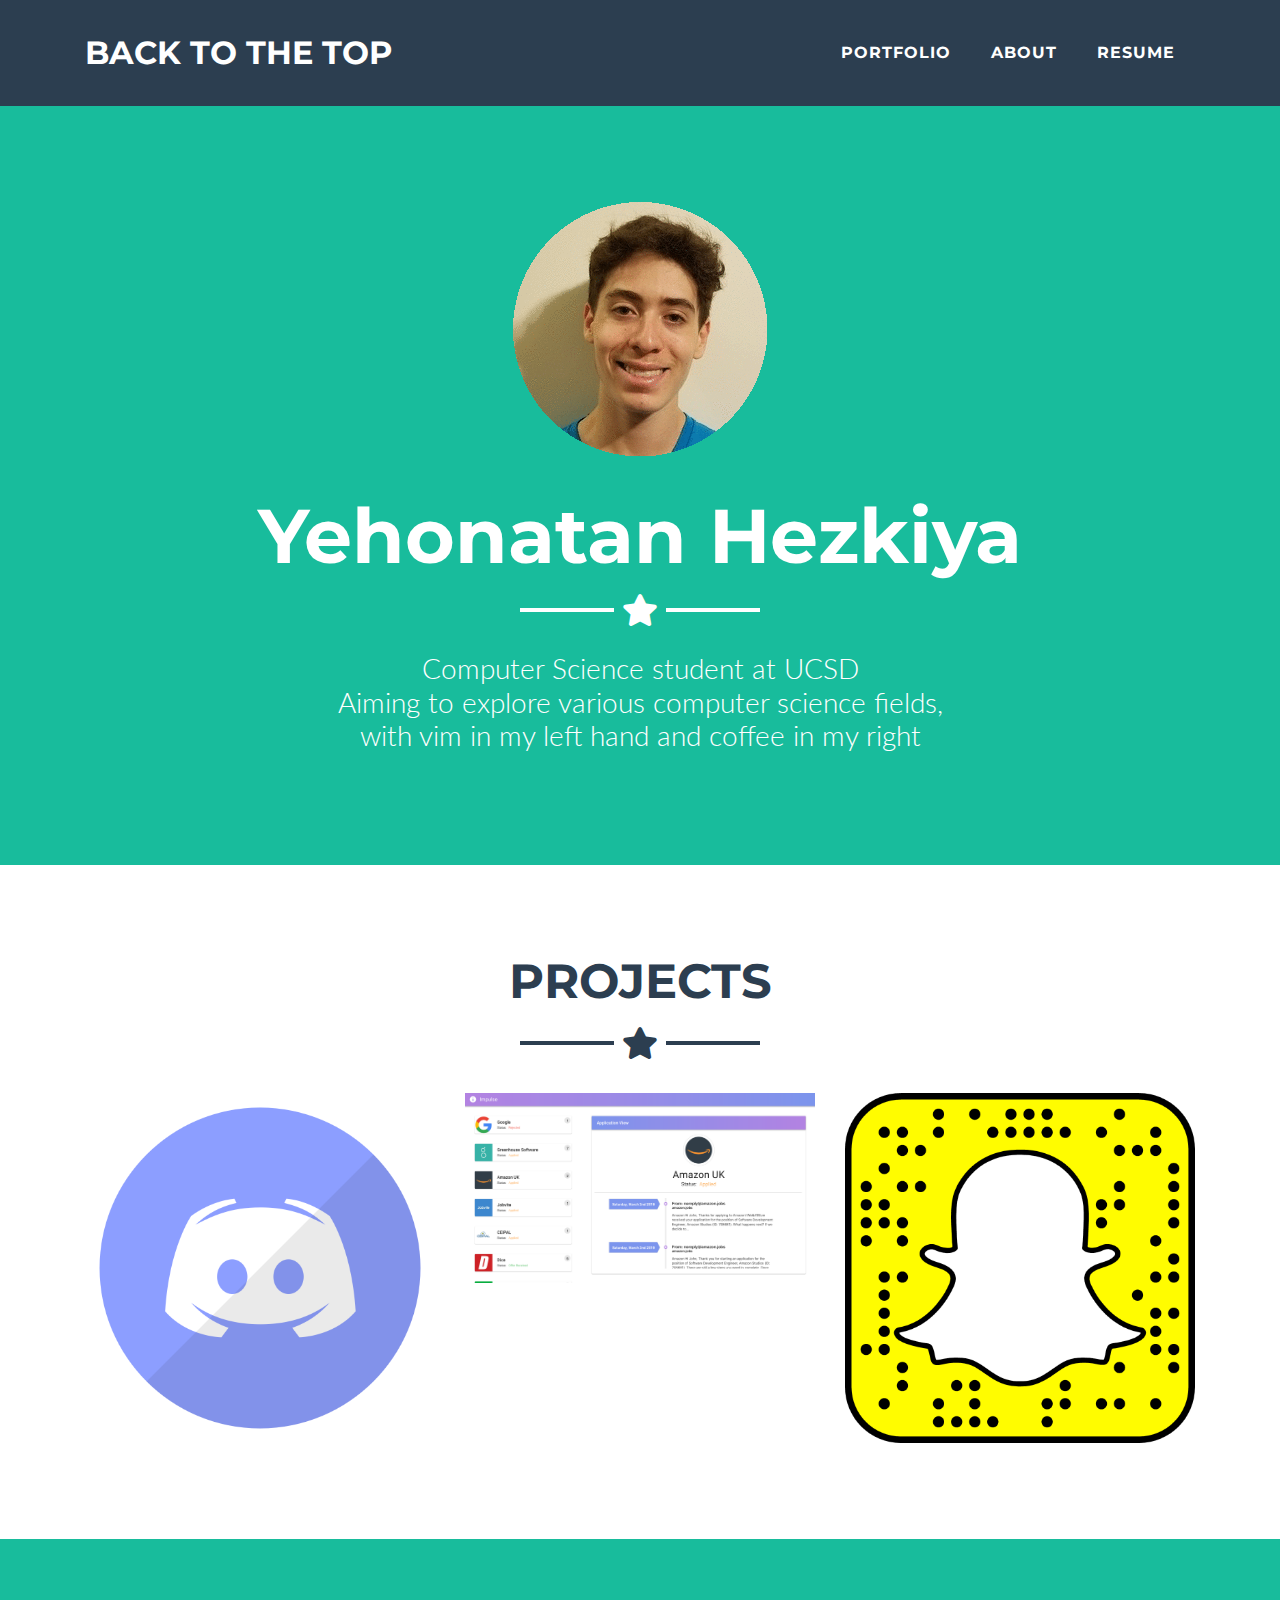
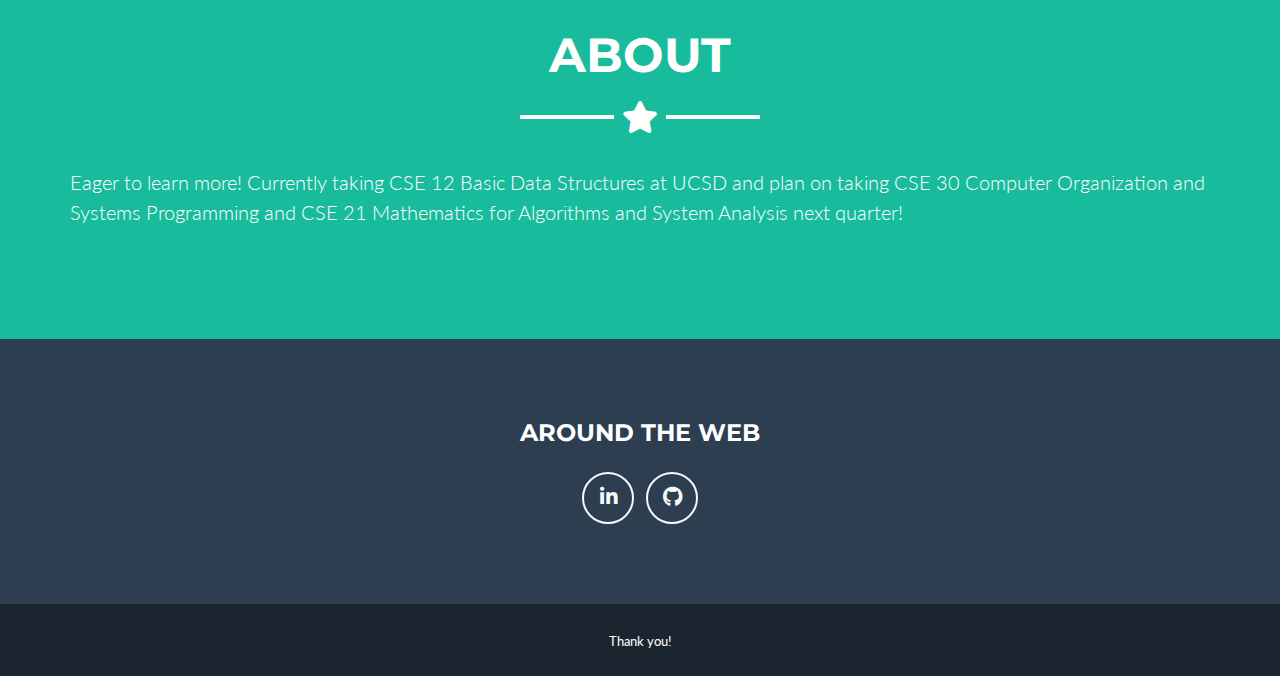
==== index.html @ ff95a551 "Added hacktech update. Ugly layout. Going to overhaul website soon!" ====
<!DOCTYPE html>
<html lang="en">

  <head>

    <meta charset="utf-8">
    <meta name="viewport" content="width=device-width, initial-scale=1, shrink-to-fit=no">
    <meta name="description" content="">
    <meta name="author" content="">

    <title>Portfolio</title>

    <!-- Bootstrap core CSS -->
    <link href="vendor/bootstrap/css/bootstrap.min.css" rel="stylesheet">

    <!-- Custom fonts for this template -->
    <link href="vendor/fontawesome-free/css/all.min.css" rel="stylesheet" type="text/css">
    <link href="https://fonts.googleapis.com/css?family=Montserrat:400,700" rel="stylesheet" type="text/css">
    <link href="https://fonts.googleapis.com/css?family=Lato:400,700,400italic,700italic" rel="stylesheet" type="text/css">

    <!-- Plugin CSS -->
    <link href="vendor/magnific-popup/magnific-popup.css" rel="stylesheet" type="text/css">

    <!-- Custom styles for this template -->
    <link href="css/freelancer.min.css" rel="stylesheet">

  </head>

  <body id="page-top">

    <!-- Navigation -->
    <nav class="navbar navbar-expand-lg bg-secondary fixed-top text-uppercase" id="mainNav">
      <div class="container">
        <a class="navbar-brand js-scroll-trigger" href="#page-top">Back to the Top</a>
        <button class="navbar-toggler navbar-toggler-right text-uppercase bg-primary text-white rounded" type="button" data-toggle="collapse" data-target="#navbarResponsive" aria-controls="navbarResponsive" aria-expanded="false" aria-label="Toggle navigation">
          Menu
          <i class="fas fa-bars"></i>
        </button>
        <div class="collapse navbar-collapse" id="navbarResponsive">
          <ul class="navbar-nav ml-auto">
            <li class="nav-item mx-0 mx-lg-1">
              <a class="nav-link py-3 px-0 px-lg-3 rounded js-scroll-trigger" href="#portfolio">Portfolio</a>
            </li>
            <li class="nav-item mx-0 mx-lg-1">
              <a class="nav-link py-3 px-0 px-lg-3 rounded js-scroll-trigger" href="#about">About</a>
            </li>
            <li class="nav-item mx-0 mx-lg-1">
              <a class="nav-link py-3 px-0 px-lg-3 rounded js-scroll-trigger" href="resume.pdf">Resume</a>
            </li>
          </ul>
        </div>
      </div>
    </nav>

    <!-- Header -->
    <header class="masthead bg-primary text-white text-center">
      <div class="container">
        <img class="img-fluid mb-5 d-block mx-auto" src="img/profile.gif" alt="">
        <h1>Yehonatan Hezkiya</h1>
        <hr class="star-light">
        <h2 class="font-weight-light mb-0">
          <p> Computer Science student at UCSD <br>
            Aiming to explore various computer science fields, <br>
            with vim in my left hand and coffee in my right
          </p>
        </h2>
      </div>
    </header>

    <!-- Portfolio Grid Section -->
    <section class="portfolio" id="portfolio">
      <div class="container">
        <h2 class="text-center text-uppercase text-secondary mb-0">Projects</h2>
        <hr class="star-dark mb-5">
        <div class="row">
          <!-- discord project -->
          <div class="col-md-6 col-lg-4">
            <a class="portfolio-item d-block mx-auto" href="#portfolio-modal-1">
              <div class="portfolio-item-caption d-flex position-absolute h-100 w-100">
                <div class="portfolio-item-caption-content my-auto w-100 text-center text-white">
                  <i class="fas fa-search-plus fa-3x"></i>
                </div>
              </div>
              <img class="img-fluid" src="img/portfolio/discord.png" alt="">
            </a>
          </div>
        <!-- Impulse CALTECH Project -->
        <div class="col-md-6 col-lg-4">
          <a class="portfolio-item d-block mx-auto" href="#portfolio-modal-2">
            <div class="portfolio-item-caption d-flex position-absolute h-100 w-100">
              <div class="portfolio-item-caption-content my-auto w-100 text-center text-white">
                <i class="fas fa-search-plus fa-3x"></i>
              </div>
            </div>
            <img class="img-fluid" src="img/portfolio/Impulse.png" alt="">
          </a>
        </div>
        <!-- SNAPCHAT PROJECT -->
        <div class="col-md-6 col-lg-4">
            <a class="portfolio-item d-block mx-auto" href="#portfolio-modal-3">
              <div class="portfolio-item-caption d-flex position-absolute h-100 w-100">
                <div class="portfolio-item-caption-content my-auto w-100 text-center text-white">
                  <i class="fas fa-search-plus fa-3x"></i>
                </div>
              </div>
              <img class="img-fluid" src="img/portfolio/SnapchatLogo.png" alt="">
            </a>
          </div>
          <!-- commented out for now >
          <div class="col-md-6 col-lg-4">
            <a class="portfolio-item d-block mx-auto" href="#portfolio-modal-4">
              <div class="portfolio-item-caption d-flex position-absolute h-100 w-100">
                <div class="portfolio-item-caption-content my-auto w-100 text-center text-white">
                  <i class="fas fa-search-plus fa-3x"></i>
                </div>
              </div>
              <img class="img-fluid" src="img/portfolio/game.png" alt="">
            </a>
          </div>
          <div class="col-md-6 col-lg-4">
            <a class="portfolio-item d-block mx-auto" href="#portfolio-modal-5">
              <div class="portfolio-item-caption d-flex position-absolute h-100 w-100">
                <div class="portfolio-item-caption-content my-auto w-100 text-center text-white">
                  <i class="fas fa-search-plus fa-3x"></i>
                </div>
              </div>
              <img class="img-fluid" src="img/portfolio/safe.png" alt="">
            </a>
          </div>
          <div class="col-md-6 col-lg-4">
            <a class="portfolio-item d-block mx-auto" href="#portfolio-modal-6">
              <div class="portfolio-item-caption d-flex position-absolute h-100 w-100">
                <div class="portfolio-item-caption-content my-auto w-100 text-center text-white">
                  <i class="fas fa-search-plus fa-3x"></i>
                </div>
              </div>
              <img class="img-fluid" src="img/portfolio/submarine.png" alt="">
            </a>
          </div> -->
        </div> <!-- ends row-->
      </div>
    </section>

    <!-- About Section -->
    <section class="bg-primary text-white mb-0" id="about">
      <div class="container">
        <h2 class="text-center text-uppercase text-white">About</h2>
        <hr class="star-light mb-5">
        <div class="row">
          <!--<div class="col-lg-4 ml-auto">-->
            <p class="lead">Eager to learn more!
            Currently taking CSE 12 Basic Data Structures at UCSD
          and plan on taking CSE 30 Computer Organization and Systems
        Programming and CSE 21 Mathematics for Algorithms and System
      Analysis next quarter!</p>
          <!--</div> -->
        <!--  <div class="col-lg-4 mr-auto">
            <p class="lead"></p>
          </div> -->
        </div>
      </div>
    </section>
    <!--
    <!- - Contact Section  commented out- ->
    <section id="contact">
      <div class="container">
        <h2 class="text-center text-uppercase text-secondary mb-0">Contact Me</h2>
        <hr class="star-dark mb-5">
        <div class="row">
          <div class="col-lg-8 mx-auto">
            <!- - To configure the contact form email address, go to mail/contact_me.php and update the email address in the PHP file on line 19. - ->
            <!- - The form should work on most web servers, but if the form is not working you may need to configure your web server differently. - ->
            <form name="sentMessage" id="contactForm" novalidate="novalidate">
              <div class="control-group">
                <div class="form-group floating-label-form-group controls mb-0 pb-2">
                  <label>Name</label>
                  <input class="form-control" id="name" type="text" placeholder="Name" required="required" data-validation-required-message="Please enter your name.">
                  <p class="help-block text-danger"></p>
                </div>
              </div>
              <div class="control-group">
                <div class="form-group floating-label-form-group controls mb-0 pb-2">
                  <label>Email Address</label>
                  <input class="form-control" id="email" type="email" placeholder="Email Address" required="required" data-validation-required-message="Please enter your email address.">
                  <p class="help-block text-danger"></p>
                </div>
              </div>
              <div class="control-group">
                <div class="form-group floating-label-form-group controls mb-0 pb-2">
                  <label>Phone Number</label>
                  <input class="form-control" id="phone" type="tel" placeholder="Phone Number" required="required" data-validation-required-message="Please enter your phone number.">
                  <p class="help-block text-danger"></p>
                </div>
              </div>
              <div class="control-group">
                <div class="form-group floating-label-form-group controls mb-0 pb-2">
                  <label>Message</label>
                  <textarea class="form-control" id="message" rows="5" placeholder="Message" required="required" data-validation-required-message="Please enter a message."></textarea>
                  <p class="help-block text-danger"></p>
                </div>
              </div>
              <br>
              <div id="success"></div>
              <div class="form-group">
                <button type="submit" class="btn btn-primary btn-xl" id="sendMessageButton">Send</button>
              </div>
            </form>
          </div>
        </div>
      </div>
    </section> -->

    <!-- Footer -->
    <footer class="footer text-center">
      <div class="container">
        <div class="row">
          <div class="col-md-4 mb-5 mb-lg-0">
            <!--commented out for now
            <h4 class="text-uppercase mb-4">Location</h4>
            <p class="lead mb-0">UCSD</p>
          -->
          </div>
          <div class="col-md-4 mb-5 mb-lg-0">
            <h4 class="text-uppercase mb-4">Around the Web</h4>
            <ul class="list-inline mb-0">
              <!-- commented out facebook for now <li class="list-inline-item">
                <a class="btn btn-outline-light btn-social text-center rounded-circle" href="#">
                  <i class="fab fa-fw fa-facebook-f"></i>
                </a>
              </li> -->
              <!-- commented out google+ for now
              <li class="list-inline-item">
                <a class="btn btn-outline-light btn-social text-center rounded-circle" href="#">
                  <i class="fab fa-fw fa-google-plus-g"></i>
                </a>
              </li> -->
              <!-- commented out twitter for now
              <li class="list-inline-item">
                <a class="btn btn-outline-light btn-social text-center rounded-circle" href="#">
                  <i class="fab fa-fw fa-twitter"></i>
                </a>
              </li> -->
              <li class="list-inline-item">
                <a class="btn btn-outline-light btn-social text-center rounded-circle" href="https://www.linkedin.com/in/yehonatan-hezkiya-53a918166/">
                  <i class="fab fa-fw fa-linkedin-in"></i>
                </a>
              </li>
              <li class="list-inline-item">
                <a class="btn btn-outline-light btn-social text-center rounded-circle" href="https://github.com/YohanCS">
                  <i class="fab fa-fw fa-github"></i>
                </a>
              </li>
            </ul>
          </div>
          <!-- commented out for now <div class="col-md-4">
            <h4 class="text-uppercase mb-4">About Freelancer</h4>
            <p class="lead mb-0">d</p> -->
          </div>
        </div>
      </div>
    </footer>

    <div class="copyright py-4 text-center text-white">
      <div class="container">
        <small>Thank you!</small>
      </div>
    </div>

    <!-- Scroll to Top Button (Only visible on small and extra-small screen sizes) -->
    <div class="scroll-to-top d-lg-none position-fixed ">
      <a class="js-scroll-trigger d-block text-center text-white rounded" href="#page-top">
        <i class="fa fa-chevron-up"></i>
      </a>
    </div>

    <!-- Portfolio Modals -->

    <!-- Portfolio Modal 1 -->
    <div class="portfolio-modal mfp-hide" id="portfolio-modal-1">
      <div class="portfolio-modal-dialog bg-white">
        <a class="close-button d-none d-md-block portfolio-modal-dismiss" href="#">
          <i class="fa fa-3x fa-times"></i>
        </a>
        <div class="container text-center">
          <div class="row">
            <div class="col-lg-8 mx-auto">
              <h2 class="text-secondary text-uppercase mb-0">Discord Bot</h2>
              <hr class="star-dark mb-5">
              <img class="img-fluid mb-5" src="img/portfolio/botPic.png" alt="">
                <p class="mb-5" align="left">
                  Started December 2018<br>
                  Created using Javascript with JSON
                  Created a discord bot using the discord.js library with 9 commands so far<br>
                  For instance:<br> !help to obtain information about the other commands and usage. <br>
                  !build [string] to add words to a string that is stored as a JSON object, which
                  everyone can build on. <br>
                  !buildClear to clear the sequence of strings and start from fresh  <br>
                  !joinedAt to see the date a user has joined said server <br>
                  !odds @User [numberOutOf] based off of What are the Odds;
                  have the bot message both users for a number and compare it,
                </p>
                <div align="left">
                  <a href=https://discordapp.com/oauth2/authorize?&client_id=528876318750801920&scope=bot&permissions=0> Invite to Server</a>
                   &nbsp; &nbsp; &nbsp; &nbsp; &nbsp; &nbsp; &nbsp; <!--spacing-->
                   <a href=https://github.com/YohanCS/naniBot>GitHub</a>
                  </div>

              <a class="btn btn-primary btn-lg rounded-pill portfolio-modal-dismiss" href="#">
                <i class="fa fa-close"></i>
                Close Project</a>
            </div>
          </div>
        </div>
      </div>
    </div>


    <!-- Portfolio Modal 2 -->
    <div class="portfolio-modal mfp-hide" id="portfolio-modal-2">
      <div class="portfolio-modal-dialog bg-white">
        <a class="close-button d-none d-md-block portfolio-modal-dismiss" href="#">
          <i class="fa fa-3x fa-times"></i>
        </a>
        <div class="container text-center">
          <div class="row">
            <div class="col-lg-8 mx-auto">
              <h2 class="text-secondary text-uppercase mb-0">Project Name</h2>
              <hr class="star-dark mb-5">
              <img class="img-fluid mb-5" src="img/portfolio/ImpulseInside.png" alt="">
              <p class="mb-5"> What it does
                Impulse uses Google's gmail API to authenticate with a person's
                email and it tracks which
                emails are from internship applications. It then loads these
                emails into a database where it
                shows information on each email, including company name, logo,
                 status, content of the email,
                and the time line. Additionally, if a company sends another
                email, it overwrites the existing
                entry in the database to accurately reflect the new email and
                showcases the time line changes. <br>
                <a href=https://devpost.com/software/impulse-kuwe0b> Link to
                  DEVPOST Writeup!! </a> </p>
              <a class="btn btn-primary btn-lg rounded-pill portfolio-modal-dismiss" href="#">
                <i class="fa fa-close"></i>
                Close Project</a>
            </div>
          </div>
        </div>
      </div>
    </div>

    <!-- Portfolio Modal 3 -->
    <div class="portfolio-modal mfp-hide" id="portfolio-modal-3">
      <div class="portfolio-modal-dialog bg-white">
        <a class="close-button d-none d-md-block portfolio-modal-dismiss" href="#">
          <i class="fa fa-3x fa-times"></i>
        </a>
        <div class="container text-center">
          <div class="row">
            <div class="col-lg-8 mx-auto">
              <h2 class="text-secondary text-uppercase mb-0">BitPic</h2>
              <hr class="star-dark mb-5">
              <img class="img-fluid mb-5" src="img/portfolio/VisionObjects.jpg" alt="">
              &nbsp;&nbsp;&nbsp;&nbsp;&nbsp;&nbsp;&nbsp;&nbsp;
              <img class="img-fluid mb-5" src="img/portfolio/BitmojiQuery.jpg" alt="">
              <p class="mb-5">
                BitPic is designed to allow people to take a photo while traveling and
                to send it to others in the form of a Bitmoji sticker using their
                avatar with a simplistic UI <br><br>
                Created in 36 Hours at SB Hacks 2019 <br>
                Mobile App created in Java using Android Studio<br>
                Utilizes Google Cloud Platform, mainly uses Cloud Vision API
                to process images and query for objects. <br>
                Also makes use of SnapKit: LoginKit to connect user to the app,
                BitmojiKit to use the Bitmoji sticker UI, and CreativeKit
                to be able to click on a bitmoji and send it to another. <br>

                Premise is to take a photo or choose from a gallery, process the photo,
                then show popular word choices based on what
                the Vision API believes to be in the picture, and then the user
                taps on a word and it will search through all Bitmoji stickers
                and return relevant stickers that can be then shared to other apps.
                <div align="left">
                   <a href=https://github.com/bennaimd/sbhacks_app>GitHub</a>
                  </div>
              </p>
              <a class="btn btn-primary btn-lg rounded-pill portfolio-modal-dismiss" href="#">
                <i class="fa fa-close"></i>
                Close Project</a>
            </div>
          </div>
        </div>
      </div>
    </div>

    <!-- Portfolio Modal 4 -->
    <div class="portfolio-modal mfp-hide" id="portfolio-modal-4">
      <div class="portfolio-modal-dialog bg-white">
        <a class="close-button d-none d-md-block portfolio-modal-dismiss" href="#">
          <i class="fa fa-3x fa-times"></i>
        </a>
        <div class="container text-center">
          <div class="row">
            <div class="col-lg-8 mx-auto">
              <h2 class="text-secondary text-uppercase mb-0">Project Name</h2>
              <hr class="star-dark mb-5">
              <img class="img-fluid mb-5" src="img/portfolio/game.png" alt="">
              <p class="mb-5">Lorem ipsum dolor sit amet, consectetur adipisicing elit. Mollitia neque assumenda ipsam nihil, molestias magnam, recusandae quos quis inventore quisquam velit asperiores, vitae? Reprehenderit soluta, eos quod consequuntur itaque. Nam.</p>
              <a class="btn btn-primary btn-lg rounded-pill portfolio-modal-dismiss" href="#">
                <i class="fa fa-close"></i>
                Close Project</a>
            </div>
          </div>
        </div>
      </div>
    </div>

    <!-- Portfolio Modal 5 -->
    <div class="portfolio-modal mfp-hide" id="portfolio-modal-5">
      <div class="portfolio-modal-dialog bg-white">
        <a class="close-button d-none d-md-block portfolio-modal-dismiss" href="#">
          <i class="fa fa-3x fa-times"></i>
        </a>
        <div class="container text-center">
          <div class="row">
            <div class="col-lg-8 mx-auto">
              <h2 class="text-secondary text-uppercase mb-0">Project Name</h2>
              <hr class="star-dark mb-5">
              <img class="img-fluid mb-5" src="img/portfolio/safe.png" alt="">
              <p class="mb-5">Lorem ipsum dolor sit amet, consectetur adipisicing elit. Mollitia neque assumenda ipsam nihil, molestias magnam, recusandae quos quis inventore quisquam velit asperiores, vitae? Reprehenderit soluta, eos quod consequuntur itaque. Nam.</p>
              <a class="btn btn-primary btn-lg rounded-pill portfolio-modal-dismiss" href="#">
                <i class="fa fa-close"></i>
                Close Project</a>
            </div>
          </div>
        </div>
      </div>
    </div>

    <!-- Portfolio Modal 6 -->
    <div class="portfolio-modal mfp-hide" id="portfolio-modal-6">
      <div class="portfolio-modal-dialog bg-white">
        <a class="close-button d-none d-md-block portfolio-modal-dismiss" href="#">
          <i class="fa fa-3x fa-times"></i>
        </a>
        <div class="container text-center">
          <div class="row">
            <div class="col-lg-8 mx-auto">
              <h2 class="text-secondary text-uppercase mb-0">Project Name</h2>
              <hr class="star-dark mb-5">
              <img class="img-fluid mb-5" src="img/portfolio/submarine.png" alt="">
              <p class="mb-5">Lorem ipsum dolor sit amet, consectetur adipisicing elit. Mollitia neque assumenda ipsam nihil, molestias magnam, recusandae quos quis inventore quisquam velit asperiores, vitae? Reprehenderit soluta, eos quod consequuntur itaque. Nam.</p>
              <a class="btn btn-primary btn-lg rounded-pill portfolio-modal-dismiss" href="#">
                <i class="fa fa-close"></i>
                Close Project</a>
            </div>
          </div>
        </div>
      </div>
    </div>

    <!-- Bootstrap core JavaScript -->
    <script src="vendor/jquery/jquery.min.js"></script>
    <script src="vendor/bootstrap/js/bootstrap.bundle.min.js"></script>

    <!-- Plugin JavaScript -->
    <script src="vendor/jquery-easing/jquery.easing.min.js"></script>
    <script src="vendor/magnific-popup/jquery.magnific-popup.min.js"></script>

    <!-- Contact Form JavaScript -->
    <script src="js/jqBootstrapValidation.js"></script>
    <script src="js/contact_me.js"></script>

    <!-- Custom scripts for this template -->
    <script src="js/freelancer.min.js"></script>

  </body>

</html>
---- css/freelancer.min.css ----
/*!
 * Start Bootstrap - Freelancer v5.0.1 (https://startbootstrap.com/template-overviews/freelancer)
 * Copyright 2013-2018 Start Bootstrap
 * Licensed under MIT (https://github.com/BlackrockDigital/startbootstrap-freelancer/blob/master/LICENSE)
 */body{font-family:Lato}h1,h2,h3,h4,h5,h6{font-weight:700;font-family:Montserrat}hr.star-dark,hr.star-light{max-width:15rem;padding:0;text-align:center;border:none;border-top:solid .25rem;margin-top:2.5rem;margin-bottom:2.5rem;margin-left:auto;margin-right:auto}hr.star-dark:after,hr.star-light:after{position:relative;top:-.8em;display:inline-block;padding:0 .25em;content:'\f005';font-family:"Font Awesome 5 Free";font-weight:900;font-size:2em}hr.star-light{border-color:#fff}hr.star-light:after{color:#fff;background-color:#18bc9c}hr.star-dark{border-color:#2c3e50}hr.star-dark:after{color:#2c3e50;background-color:#fff}section{padding:6rem 0}section h2{font-size:2.25rem;line-height:2rem}@media (min-width:992px){section h2{font-size:3rem;line-height:2.5rem}}.btn-xl{padding:1rem 1.75rem;font-size:1.25rem}.btn-social{width:3.25rem;height:3.25rem;font-size:1.25rem;line-height:2rem}.scroll-to-top{z-index:1042;right:1rem;bottom:1rem;display:none}.scroll-to-top a{width:3.5rem;height:3.5rem;background-color:rgba(33,37,41,.5);line-height:3.1rem}#mainNav{padding-top:1rem;padding-bottom:1rem;font-weight:700;font-family:Montserrat}#mainNav .navbar-brand{color:#fff}#mainNav .navbar-nav{margin-top:1rem;letter-spacing:.0625rem}#mainNav .navbar-nav li.nav-item a.nav-link{color:#fff}#mainNav .navbar-nav li.nav-item a.nav-link:hover{color:#18bc9c}#mainNav .navbar-nav li.nav-item a.nav-link:active,#mainNav .navbar-nav li.nav-item a.nav-link:focus{color:#fff}#mainNav .navbar-nav li.nav-item a.nav-link.active{color:#18bc9c}#mainNav .navbar-toggler{font-size:80%;padding:.8rem}@media (min-width:992px){#mainNav{padding-top:1.5rem;padding-bottom:1.5rem;-webkit-transition:padding-top .3s,padding-bottom .3s;transition:padding-top .3s,padding-bottom .3s}#mainNav .navbar-brand{font-size:2em;-webkit-transition:font-size .3s;transition:font-size .3s}#mainNav .navbar-nav{margin-top:0}#mainNav .navbar-nav>li.nav-item>a.nav-link.active{color:#fff;background:#18bc9c}#mainNav .navbar-nav>li.nav-item>a.nav-link.active:active,#mainNav .navbar-nav>li.nav-item>a.nav-link.active:focus,#mainNav .navbar-nav>li.nav-item>a.nav-link.active:hover{color:#fff;background:#18bc9c}#mainNav.navbar-shrink{padding-top:.5rem;padding-bottom:.5rem}#mainNav.navbar-shrink .navbar-brand{font-size:1.5em}}header.masthead{padding-top:calc(6rem + 72px);padding-bottom:6rem}header.masthead h1{font-size:3rem;line-height:3rem}header.masthead h2{font-size:1.3rem;font-family:Lato}@media (min-width:992px){header.masthead{padding-top:calc(6rem + 106px);padding-bottom:6rem}header.masthead h1{font-size:4.75em;line-height:4rem}header.masthead h2{font-size:1.75em}}.portfolio{margin-bottom:-15px}.portfolio .portfolio-item{position:relative;display:block;max-width:25rem;margin-bottom:15px}.portfolio .portfolio-item .portfolio-item-caption{-webkit-transition:all ease .5s;transition:all ease .5s;opacity:0;background-color:rgba(24,188,156,.9)}.portfolio .portfolio-item .portfolio-item-caption:hover{opacity:1}.portfolio .portfolio-item .portfolio-item-caption .portfolio-item-caption-content{font-size:1.5rem}@media (min-width:576px){.portfolio{margin-bottom:-30px}.portfolio .portfolio-item{margin-bottom:30px}}.portfolio-modal .portfolio-modal-dialog{padding:3rem 1rem;min-height:calc(100vh - 2rem);margin:1rem calc(1rem - 8px);position:relative;z-index:2;-webkit-box-shadow:0 0 3rem 1rem rgba(0,0,0,.5);box-shadow:0 0 3rem 1rem rgba(0,0,0,.5)}.portfolio-modal .portfolio-modal-dialog .close-button{position:absolute;top:2rem;right:2rem}.portfolio-modal .portfolio-modal-dialog .close-button i{line-height:38px}.portfolio-modal .portfolio-modal-dialog h2{font-size:2rem}@media (min-width:768px){.portfolio-modal .portfolio-modal-dialog{min-height:100vh;padding:5rem;margin:3rem calc(3rem - 8px)}.portfolio-modal .portfolio-modal-dialog h2{font-size:3rem}}.floating-label-form-group{position:relative;border-bottom:1px solid #e9ecef}.floating-label-form-group input,.floating-label-form-group textarea{font-size:1.5em;position:relative;z-index:1;padding-right:0;padding-left:0;resize:none;border:none;border-radius:0;background:0 0;-webkit-box-shadow:none!important;box-shadow:none!important}.floating-label-form-group label{font-size:.85em;line-height:1.764705882em;position:relative;z-index:0;top:2em;display:block;margin:0;-webkit-transition:top .3s ease,opacity .3s ease;transition:top .3s ease,opacity .3s ease;vertical-align:middle;vertical-align:baseline;opacity:0}.floating-label-form-group:not(:first-child){padding-left:14px;border-left:1px solid #e9ecef}.floating-label-form-group-with-value label{top:0;opacity:1}.floating-label-form-group-with-focus label{color:#18bc9c}form .row:first-child .floating-label-form-group{border-top:1px solid #e9ecef}.footer{padding-top:5rem;padding-bottom:5rem;background-color:#2c3e50;color:#fff}.copyright{background-color:#1a252f}a{color:#18bc9c}a:active,a:focus,a:hover{color:#128f76}.btn{border-width:2px}.bg-primary{background-color:#18bc9c!important}.bg-secondary{background-color:#2c3e50!important}.text-primary{color:#18bc9c!important}.text-secondary{color:#2c3e50!important}.btn-primary{background-color:#18bc9c;border-color:#18bc9c}.btn-primary:active,.btn-primary:focus,.btn-primary:hover{background-color:#128f76;border-color:#128f76}.btn-secondary{background-color:#2c3e50;border-color:#2c3e50}.btn-secondary:active,.btn-secondary:focus,.btn-secondary:hover{background-color:#1a252f;border-color:#1a252f}
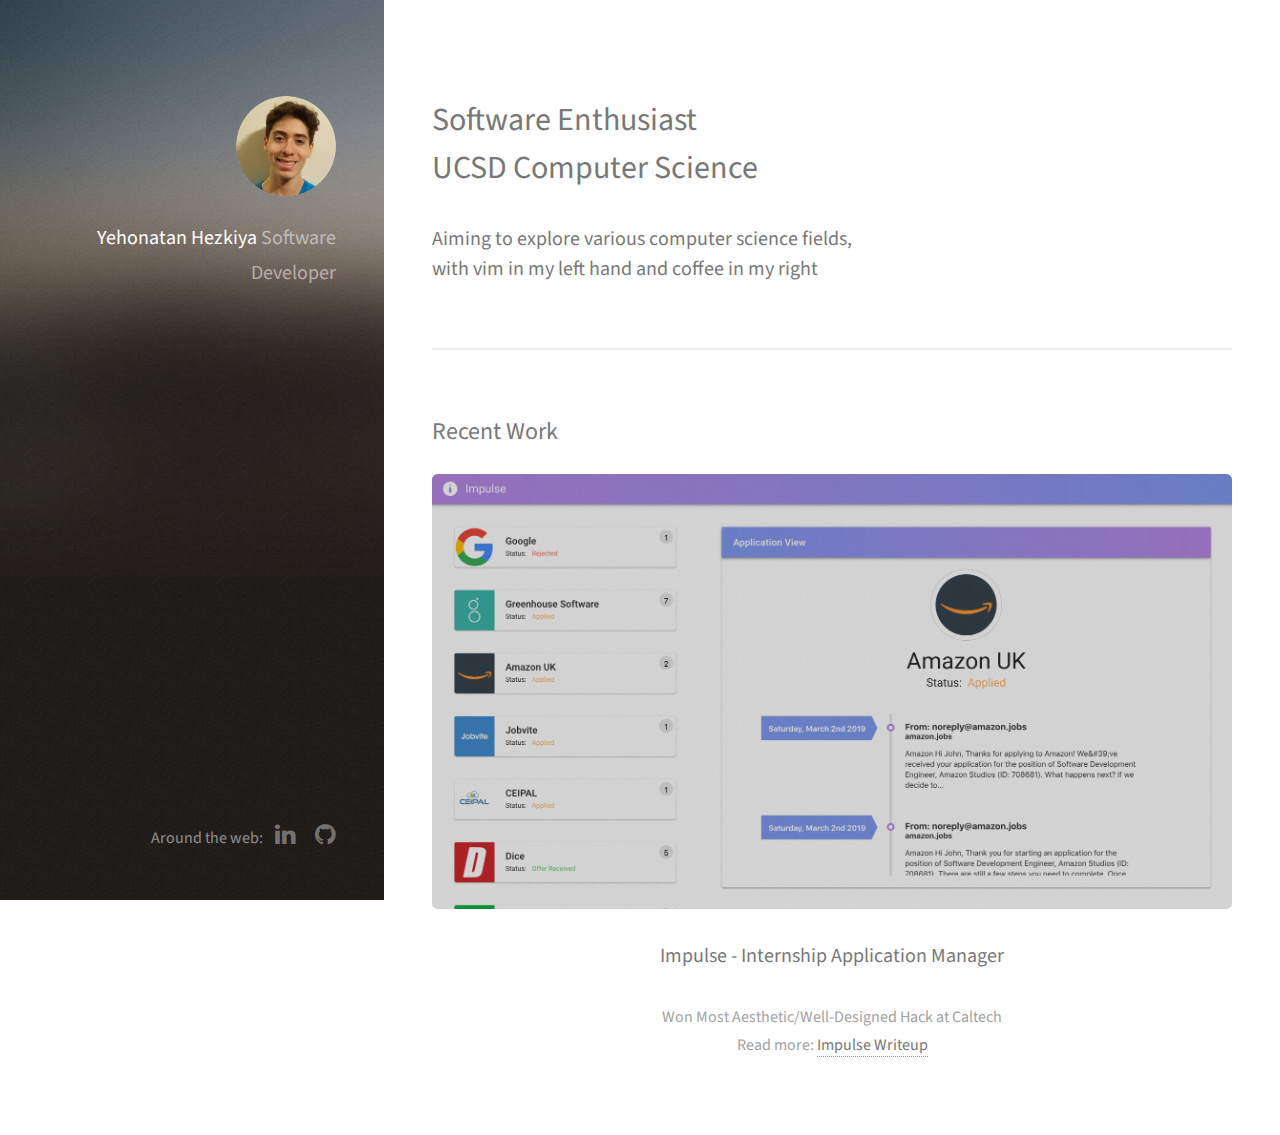
==== commit 2f7aee91: "overhauling website visually" ====
--- a/index.html
+++ b/index.html
@@ -1,479 +1,474 @@
-<!DOCTYPE html>
-<html lang="en">
-
-  <head>
-
-    <meta charset="utf-8">
-    <meta name="viewport" content="width=device-width, initial-scale=1, shrink-to-fit=no">
-    <meta name="description" content="">
-    <meta name="author" content="">
-
-    <title>Portfolio</title>
-
-    <!-- Bootstrap core CSS -->
-    <link href="vendor/bootstrap/css/bootstrap.min.css" rel="stylesheet">
-
-    <!-- Custom fonts for this template -->
-    <link href="vendor/fontawesome-free/css/all.min.css" rel="stylesheet" type="text/css">
-    <link href="https://fonts.googleapis.com/css?family=Montserrat:400,700" rel="stylesheet" type="text/css">
-    <link href="https://fonts.googleapis.com/css?family=Lato:400,700,400italic,700italic" rel="stylesheet" type="text/css">
-
-    <!-- Plugin CSS -->
-    <link href="vendor/magnific-popup/magnific-popup.css" rel="stylesheet" type="text/css">
-
-    <!-- Custom styles for this template -->
-    <link href="css/freelancer.min.css" rel="stylesheet">
-
-  </head>
-
-  <body id="page-top">
-
-    <!-- Navigation -->
-    <nav class="navbar navbar-expand-lg bg-secondary fixed-top text-uppercase" id="mainNav">
-      <div class="container">
-        <a class="navbar-brand js-scroll-trigger" href="#page-top">Back to the Top</a>
-        <button class="navbar-toggler navbar-toggler-right text-uppercase bg-primary text-white rounded" type="button" data-toggle="collapse" data-target="#navbarResponsive" aria-controls="navbarResponsive" aria-expanded="false" aria-label="Toggle navigation">
-          Menu
-          <i class="fas fa-bars"></i>
-        </button>
-        <div class="collapse navbar-collapse" id="navbarResponsive">
-          <ul class="navbar-nav ml-auto">
-            <li class="nav-item mx-0 mx-lg-1">
-              <a class="nav-link py-3 px-0 px-lg-3 rounded js-scroll-trigger" href="#portfolio">Portfolio</a>
-            </li>
-            <li class="nav-item mx-0 mx-lg-1">
-              <a class="nav-link py-3 px-0 px-lg-3 rounded js-scroll-trigger" href="#about">About</a>
-            </li>
-            <li class="nav-item mx-0 mx-lg-1">
-              <a class="nav-link py-3 px-0 px-lg-3 rounded js-scroll-trigger" href="resume.pdf">Resume</a>
-            </li>
-          </ul>
-        </div>
-      </div>
-    </nav>
-
-    <!-- Header -->
-    <header class="masthead bg-primary text-white text-center">
-      <div class="container">
-        <img class="img-fluid mb-5 d-block mx-auto" src="img/profile.gif" alt="">
-        <h1>Yehonatan Hezkiya</h1>
-        <hr class="star-light">
-        <h2 class="font-weight-light mb-0">
-          <p> Computer Science student at UCSD <br>
-            Aiming to explore various computer science fields, <br>
-            with vim in my left hand and coffee in my right
-          </p>
-        </h2>
-      </div>
-    </header>
-
-    <!-- Portfolio Grid Section -->
-    <section class="portfolio" id="portfolio">
-      <div class="container">
-        <h2 class="text-center text-uppercase text-secondary mb-0">Projects</h2>
-        <hr class="star-dark mb-5">
-        <div class="row">
-          <!-- discord project -->
-          <div class="col-md-6 col-lg-4">
-            <a class="portfolio-item d-block mx-auto" href="#portfolio-modal-1">
-              <div class="portfolio-item-caption d-flex position-absolute h-100 w-100">
-                <div class="portfolio-item-caption-content my-auto w-100 text-center text-white">
-                  <i class="fas fa-search-plus fa-3x"></i>
-                </div>
-              </div>
-              <img class="img-fluid" src="img/portfolio/discord.png" alt="">
-            </a>
-          </div>
-        <!-- Impulse CALTECH Project -->
-        <div class="col-md-6 col-lg-4">
-          <a class="portfolio-item d-block mx-auto" href="#portfolio-modal-2">
-            <div class="portfolio-item-caption d-flex position-absolute h-100 w-100">
-              <div class="portfolio-item-caption-content my-auto w-100 text-center text-white">
-                <i class="fas fa-search-plus fa-3x"></i>
-              </div>
-            </div>
-            <img class="img-fluid" src="img/portfolio/Impulse.png" alt="">
-          </a>
-        </div>
-        <!-- SNAPCHAT PROJECT -->
-        <div class="col-md-6 col-lg-4">
-            <a class="portfolio-item d-block mx-auto" href="#portfolio-modal-3">
-              <div class="portfolio-item-caption d-flex position-absolute h-100 w-100">
-                <div class="portfolio-item-caption-content my-auto w-100 text-center text-white">
-                  <i class="fas fa-search-plus fa-3x"></i>
-                </div>
-              </div>
-              <img class="img-fluid" src="img/portfolio/SnapchatLogo.png" alt="">
-            </a>
-          </div>
-          <!-- commented out for now >
-          <div class="col-md-6 col-lg-4">
-            <a class="portfolio-item d-block mx-auto" href="#portfolio-modal-4">
-              <div class="portfolio-item-caption d-flex position-absolute h-100 w-100">
-                <div class="portfolio-item-caption-content my-auto w-100 text-center text-white">
-                  <i class="fas fa-search-plus fa-3x"></i>
-                </div>
-              </div>
-              <img class="img-fluid" src="img/portfolio/game.png" alt="">
-            </a>
-          </div>
-          <div class="col-md-6 col-lg-4">
-            <a class="portfolio-item d-block mx-auto" href="#portfolio-modal-5">
-              <div class="portfolio-item-caption d-flex position-absolute h-100 w-100">
-                <div class="portfolio-item-caption-content my-auto w-100 text-center text-white">
-                  <i class="fas fa-search-plus fa-3x"></i>
-                </div>
-              </div>
-              <img class="img-fluid" src="img/portfolio/safe.png" alt="">
-            </a>
-          </div>
-          <div class="col-md-6 col-lg-4">
-            <a class="portfolio-item d-block mx-auto" href="#portfolio-modal-6">
-              <div class="portfolio-item-caption d-flex position-absolute h-100 w-100">
-                <div class="portfolio-item-caption-content my-auto w-100 text-center text-white">
-                  <i class="fas fa-search-plus fa-3x"></i>
-                </div>
-              </div>
-              <img class="img-fluid" src="img/portfolio/submarine.png" alt="">
-            </a>
-          </div> -->
-        </div> <!-- ends row-->
-      </div>
-    </section>
-
-    <!-- About Section -->
-    <section class="bg-primary text-white mb-0" id="about">
-      <div class="container">
-        <h2 class="text-center text-uppercase text-white">About</h2>
-        <hr class="star-light mb-5">
-        <div class="row">
-          <!--<div class="col-lg-4 ml-auto">-->
-            <p class="lead">Eager to learn more!
-            Currently taking CSE 12 Basic Data Structures at UCSD
-          and plan on taking CSE 30 Computer Organization and Systems
-        Programming and CSE 21 Mathematics for Algorithms and System
-      Analysis next quarter!</p>
-          <!--</div> -->
-        <!--  <div class="col-lg-4 mr-auto">
-            <p class="lead"></p>
-          </div> -->
-        </div>
-      </div>
-    </section>
-    <!--
-    <!- - Contact Section  commented out- ->
-    <section id="contact">
-      <div class="container">
-        <h2 class="text-center text-uppercase text-secondary mb-0">Contact Me</h2>
-        <hr class="star-dark mb-5">
-        <div class="row">
-          <div class="col-lg-8 mx-auto">
-            <!- - To configure the contact form email address, go to mail/contact_me.php and update the email address in the PHP file on line 19. - ->
-            <!- - The form should work on most web servers, but if the form is not working you may need to configure your web server differently. - ->
-            <form name="sentMessage" id="contactForm" novalidate="novalidate">
-              <div class="control-group">
-                <div class="form-group floating-label-form-group controls mb-0 pb-2">
-                  <label>Name</label>
-                  <input class="form-control" id="name" type="text" placeholder="Name" required="required" data-validation-required-message="Please enter your name.">
-                  <p class="help-block text-danger"></p>
-                </div>
-              </div>
-              <div class="control-group">
-                <div class="form-group floating-label-form-group controls mb-0 pb-2">
-                  <label>Email Address</label>
-                  <input class="form-control" id="email" type="email" placeholder="Email Address" required="required" data-validation-required-message="Please enter your email address.">
-                  <p class="help-block text-danger"></p>
-                </div>
-              </div>
-              <div class="control-group">
-                <div class="form-group floating-label-form-group controls mb-0 pb-2">
-                  <label>Phone Number</label>
-                  <input class="form-control" id="phone" type="tel" placeholder="Phone Number" required="required" data-validation-required-message="Please enter your phone number.">
-                  <p class="help-block text-danger"></p>
-                </div>
-              </div>
-              <div class="control-group">
-                <div class="form-group floating-label-form-group controls mb-0 pb-2">
-                  <label>Message</label>
-                  <textarea class="form-control" id="message" rows="5" placeholder="Message" required="required" data-validation-required-message="Please enter a message."></textarea>
-                  <p class="help-block text-danger"></p>
-                </div>
-              </div>
-              <br>
-              <div id="success"></div>
-              <div class="form-group">
-                <button type="submit" class="btn btn-primary btn-xl" id="sendMessageButton">Send</button>
-              </div>
-            </form>
-          </div>
-        </div>
-      </div>
-    </section> -->
-
-    <!-- Footer -->
-    <footer class="footer text-center">
-      <div class="container">
-        <div class="row">
-          <div class="col-md-4 mb-5 mb-lg-0">
-            <!--commented out for now
-            <h4 class="text-uppercase mb-4">Location</h4>
-            <p class="lead mb-0">UCSD</p>
-          -->
-          </div>
-          <div class="col-md-4 mb-5 mb-lg-0">
-            <h4 class="text-uppercase mb-4">Around the Web</h4>
-            <ul class="list-inline mb-0">
-              <!-- commented out facebook for now <li class="list-inline-item">
-                <a class="btn btn-outline-light btn-social text-center rounded-circle" href="#">
-                  <i class="fab fa-fw fa-facebook-f"></i>
-                </a>
-              </li> -->
-              <!-- commented out google+ for now
-              <li class="list-inline-item">
-                <a class="btn btn-outline-light btn-social text-center rounded-circle" href="#">
-                  <i class="fab fa-fw fa-google-plus-g"></i>
-                </a>
-              </li> -->
-              <!-- commented out twitter for now
-              <li class="list-inline-item">
-                <a class="btn btn-outline-light btn-social text-center rounded-circle" href="#">
-                  <i class="fab fa-fw fa-twitter"></i>
-                </a>
-              </li> -->
-              <li class="list-inline-item">
-                <a class="btn btn-outline-light btn-social text-center rounded-circle" href="https://www.linkedin.com/in/yehonatan-hezkiya-53a918166/">
-                  <i class="fab fa-fw fa-linkedin-in"></i>
-                </a>
-              </li>
-              <li class="list-inline-item">
-                <a class="btn btn-outline-light btn-social text-center rounded-circle" href="https://github.com/YohanCS">
-                  <i class="fab fa-fw fa-github"></i>
-                </a>
-              </li>
-            </ul>
-          </div>
-          <!-- commented out for now <div class="col-md-4">
-            <h4 class="text-uppercase mb-4">About Freelancer</h4>
-            <p class="lead mb-0">d</p> -->
-          </div>
-        </div>
-      </div>
-    </footer>
-
-    <div class="copyright py-4 text-center text-white">
-      <div class="container">
-        <small>Thank you!</small>
-      </div>
-    </div>
-
-    <!-- Scroll to Top Button (Only visible on small and extra-small screen sizes) -->
-    <div class="scroll-to-top d-lg-none position-fixed ">
-      <a class="js-scroll-trigger d-block text-center text-white rounded" href="#page-top">
-        <i class="fa fa-chevron-up"></i>
-      </a>
-    </div>
-
-    <!-- Portfolio Modals -->
-
-    <!-- Portfolio Modal 1 -->
-    <div class="portfolio-modal mfp-hide" id="portfolio-modal-1">
-      <div class="portfolio-modal-dialog bg-white">
-        <a class="close-button d-none d-md-block portfolio-modal-dismiss" href="#">
-          <i class="fa fa-3x fa-times"></i>
-        </a>
-        <div class="container text-center">
-          <div class="row">
-            <div class="col-lg-8 mx-auto">
-              <h2 class="text-secondary text-uppercase mb-0">Discord Bot</h2>
-              <hr class="star-dark mb-5">
-              <img class="img-fluid mb-5" src="img/portfolio/botPic.png" alt="">
-                <p class="mb-5" align="left">
-                  Started December 2018<br>
-                  Created using Javascript with JSON
-                  Created a discord bot using the discord.js library with 9 commands so far<br>
-                  For instance:<br> !help to obtain information about the other commands and usage. <br>
-                  !build [string] to add words to a string that is stored as a JSON object, which
-                  everyone can build on. <br>
-                  !buildClear to clear the sequence of strings and start from fresh  <br>
-                  !joinedAt to see the date a user has joined said server <br>
-                  !odds @User [numberOutOf] based off of What are the Odds;
-                  have the bot message both users for a number and compare it,
-                </p>
-                <div align="left">
-                  <a href=https://discordapp.com/oauth2/authorize?&client_id=528876318750801920&scope=bot&permissions=0> Invite to Server</a>
-                   &nbsp; &nbsp; &nbsp; &nbsp; &nbsp; &nbsp; &nbsp; <!--spacing-->
-                   <a href=https://github.com/YohanCS/naniBot>GitHub</a>
-                  </div>
-
-              <a class="btn btn-primary btn-lg rounded-pill portfolio-modal-dismiss" href="#">
-                <i class="fa fa-close"></i>
-                Close Project</a>
-            </div>
-          </div>
-        </div>
-      </div>
-    </div>
-
-
-    <!-- Portfolio Modal 2 -->
-    <div class="portfolio-modal mfp-hide" id="portfolio-modal-2">
-      <div class="portfolio-modal-dialog bg-white">
-        <a class="close-button d-none d-md-block portfolio-modal-dismiss" href="#">
-          <i class="fa fa-3x fa-times"></i>
-        </a>
-        <div class="container text-center">
-          <div class="row">
-            <div class="col-lg-8 mx-auto">
-              <h2 class="text-secondary text-uppercase mb-0">Project Name</h2>
-              <hr class="star-dark mb-5">
-              <img class="img-fluid mb-5" src="img/portfolio/ImpulseInside.png" alt="">
-              <p class="mb-5"> What it does
-                Impulse uses Google's gmail API to authenticate with a person's
-                email and it tracks which
-                emails are from internship applications. It then loads these
-                emails into a database where it
-                shows information on each email, including company name, logo,
-                 status, content of the email,
-                and the time line. Additionally, if a company sends another
-                email, it overwrites the existing
-                entry in the database to accurately reflect the new email and
-                showcases the time line changes. <br>
-                <a href=https://devpost.com/software/impulse-kuwe0b> Link to
-                  DEVPOST Writeup!! </a> </p>
-              <a class="btn btn-primary btn-lg rounded-pill portfolio-modal-dismiss" href="#">
-                <i class="fa fa-close"></i>
-                Close Project</a>
-            </div>
-          </div>
-        </div>
-      </div>
-    </div>
-
-    <!-- Portfolio Modal 3 -->
-    <div class="portfolio-modal mfp-hide" id="portfolio-modal-3">
-      <div class="portfolio-modal-dialog bg-white">
-        <a class="close-button d-none d-md-block portfolio-modal-dismiss" href="#">
-          <i class="fa fa-3x fa-times"></i>
-        </a>
-        <div class="container text-center">
-          <div class="row">
-            <div class="col-lg-8 mx-auto">
-              <h2 class="text-secondary text-uppercase mb-0">BitPic</h2>
-              <hr class="star-dark mb-5">
-              <img class="img-fluid mb-5" src="img/portfolio/VisionObjects.jpg" alt="">
-              &nbsp;&nbsp;&nbsp;&nbsp;&nbsp;&nbsp;&nbsp;&nbsp;
-              <img class="img-fluid mb-5" src="img/portfolio/BitmojiQuery.jpg" alt="">
-              <p class="mb-5">
-                BitPic is designed to allow people to take a photo while traveling and
-                to send it to others in the form of a Bitmoji sticker using their
-                avatar with a simplistic UI <br><br>
-                Created in 36 Hours at SB Hacks 2019 <br>
-                Mobile App created in Java using Android Studio<br>
-                Utilizes Google Cloud Platform, mainly uses Cloud Vision API
-                to process images and query for objects. <br>
-                Also makes use of SnapKit: LoginKit to connect user to the app,
-                BitmojiKit to use the Bitmoji sticker UI, and CreativeKit
-                to be able to click on a bitmoji and send it to another. <br>
-
-                Premise is to take a photo or choose from a gallery, process the photo,
-                then show popular word choices based on what
-                the Vision API believes to be in the picture, and then the user
-                taps on a word and it will search through all Bitmoji stickers
-                and return relevant stickers that can be then shared to other apps.
-                <div align="left">
-                   <a href=https://github.com/bennaimd/sbhacks_app>GitHub</a>
-                  </div>
-              </p>
-              <a class="btn btn-primary btn-lg rounded-pill portfolio-modal-dismiss" href="#">
-                <i class="fa fa-close"></i>
-                Close Project</a>
-            </div>
-          </div>
-        </div>
-      </div>
-    </div>
-
-    <!-- Portfolio Modal 4 -->
-    <div class="portfolio-modal mfp-hide" id="portfolio-modal-4">
-      <div class="portfolio-modal-dialog bg-white">
-        <a class="close-button d-none d-md-block portfolio-modal-dismiss" href="#">
-          <i class="fa fa-3x fa-times"></i>
-        </a>
-        <div class="container text-center">
-          <div class="row">
-            <div class="col-lg-8 mx-auto">
-              <h2 class="text-secondary text-uppercase mb-0">Project Name</h2>
-              <hr class="star-dark mb-5">
-              <img class="img-fluid mb-5" src="img/portfolio/game.png" alt="">
-              <p class="mb-5">Lorem ipsum dolor sit amet, consectetur adipisicing elit. Mollitia neque assumenda ipsam nihil, molestias magnam, recusandae quos quis inventore quisquam velit asperiores, vitae? Reprehenderit soluta, eos quod consequuntur itaque. Nam.</p>
-              <a class="btn btn-primary btn-lg rounded-pill portfolio-modal-dismiss" href="#">
-                <i class="fa fa-close"></i>
-                Close Project</a>
-            </div>
-          </div>
-        </div>
-      </div>
-    </div>
-
-    <!-- Portfolio Modal 5 -->
-    <div class="portfolio-modal mfp-hide" id="portfolio-modal-5">
-      <div class="portfolio-modal-dialog bg-white">
-        <a class="close-button d-none d-md-block portfolio-modal-dismiss" href="#">
-          <i class="fa fa-3x fa-times"></i>
-        </a>
-        <div class="container text-center">
-          <div class="row">
-            <div class="col-lg-8 mx-auto">
-              <h2 class="text-secondary text-uppercase mb-0">Project Name</h2>
-              <hr class="star-dark mb-5">
-              <img class="img-fluid mb-5" src="img/portfolio/safe.png" alt="">
-              <p class="mb-5">Lorem ipsum dolor sit amet, consectetur adipisicing elit. Mollitia neque assumenda ipsam nihil, molestias magnam, recusandae quos quis inventore quisquam velit asperiores, vitae? Reprehenderit soluta, eos quod consequuntur itaque. Nam.</p>
-              <a class="btn btn-primary btn-lg rounded-pill portfolio-modal-dismiss" href="#">
-                <i class="fa fa-close"></i>
-                Close Project</a>
-            </div>
-          </div>
-        </div>
-      </div>
-    </div>
-
-    <!-- Portfolio Modal 6 -->
-    <div class="portfolio-modal mfp-hide" id="portfolio-modal-6">
-      <div class="portfolio-modal-dialog bg-white">
-        <a class="close-button d-none d-md-block portfolio-modal-dismiss" href="#">
-          <i class="fa fa-3x fa-times"></i>
-        </a>
-        <div class="container text-center">
-          <div class="row">
-            <div class="col-lg-8 mx-auto">
-              <h2 class="text-secondary text-uppercase mb-0">Project Name</h2>
-              <hr class="star-dark mb-5">
-              <img class="img-fluid mb-5" src="img/portfolio/submarine.png" alt="">
-              <p class="mb-5">Lorem ipsum dolor sit amet, consectetur adipisicing elit. Mollitia neque assumenda ipsam nihil, molestias magnam, recusandae quos quis inventore quisquam velit asperiores, vitae? Reprehenderit soluta, eos quod consequuntur itaque. Nam.</p>
-              <a class="btn btn-primary btn-lg rounded-pill portfolio-modal-dismiss" href="#">
-                <i class="fa fa-close"></i>
-                Close Project</a>
-            </div>
-          </div>
-        </div>
-      </div>
-    </div>
-
-    <!-- Bootstrap core JavaScript -->
-    <script src="vendor/jquery/jquery.min.js"></script>
-    <script src="vendor/bootstrap/js/bootstrap.bundle.min.js"></script>
-
-    <!-- Plugin JavaScript -->
-    <script src="vendor/jquery-easing/jquery.easing.min.js"></script>
-    <script src="vendor/magnific-popup/jquery.magnific-popup.min.js"></script>
-
-    <!-- Contact Form JavaScript -->
-    <script src="js/jqBootstrapValidation.js"></script>
-    <script src="js/contact_me.js"></script>
-
-    <!-- Custom scripts for this template -->
-    <script src="js/freelancer.min.js"></script>
-
-  </body>
-
-</html>
+<!DOCTYPE HTML>
+<!--
+	Strata by HTML5 UP
+	html5up.net | @ajlkn
+	Free for personal and commercial use under the CCA 3.0 license (html5up.net/license)
+-->
+<html>
+	<head>
+		<title>Yehonatan Hezkiya, Software Developer</title>
+		<meta charset="utf-8" />
+		<meta name="viewport" content="width=device-width, initial-scale=1, user-scalable=no" />
+		<link rel="stylesheet" href="assets/css/main.css" />
+	</head>
+	<body class="is-preload">
+
+		<!-- Header -->
+			<header id="header">
+				<div class="inner">
+					<a href="#" class="image avatar"><img src="img/profile.gif" alt="" /></a>
+					<h1><strong>Yehonatan Hezkiya</strong> <br>Software Developer<br>
+					<br />
+					</h1>
+				</div>
+			</header>
+
+		<!-- Main -->
+			<div id="main">
+
+				<!-- One -->
+					<section id="one">
+						<header class="major">
+							<h2> Software Enthusiast <br> UCSD Computer Science</h2>
+						</header>
+						<p>
+							<h3> Aiming to explore various computer science fields, <br>
+								with vim in my left hand and coffee in my right </h3>
+						</p>
+						<!-- commented out LEARN MORE BUTTON FOR NOW
+						<ul class="actions">
+							<li><a href="#" class="button">Learn More</a></li>
+						</ul> -->
+					</section>
+
+				<!-- Two -->
+					<section id="two">
+						<h2>Recent Work</h2>
+						<div class="row">
+							<!-- IMPULSE HACK -->
+							<article > <!-- class="col-6 col-12-xsmall work-item" -->
+								<a href="images/fulls/01.jpg" class="image fit thumb"><img src="img/portfolio/Impulse.png" alt="" /></a>
+								<h3> <center> Impulse - Internship Application Manager </center> </h3>
+								<p> <center> Won Most Aesthetic/Well-Designed Hack at Caltech </center>
+								 <center> Read more: <a href="https://devpost.com/software/impulse-kuwe0b"> <strong>Impulse Writeup</strong> <center></a> <br>
+							</article>
+							<!--
+							<!- SNAPCHAT APP ->
+							<article >
+								<a href="images/fulls/02.jpg" class="image fit thumb"><img src="img/portfolio/BitmojiQuery.jpg" alt="" /></a>
+								<h2>BitPic </h2>
+								<p>Android app that queries images and returns relevant bitmojis.</p>
+							</article>
+							<!-- DISCORD BOT ->
+							<article >
+								<a href="images/fulls/03.jpg" class="image fit thumb"><img src="img/portfolio/botPic.png" alt="" /></a>
+								<h3>Tortor metus commodo</h3>
+								<p>Lorem ipsum dolor sit amet nisl sed nullam feugiat.</p>
+							</article>
+							<!-- DININGHALL WEBSITE TODO->
+							<article >
+								<a href="images/fulls/04.jpg" class="image fit thumb"><img src="images/thumbs/04.jpg" alt="" /></a>
+								<h3>Quam neque phasellus</h3>
+								<p>Lorem ipsum dolor sit amet nisl sed nullam feugiat.</p>
+							</article> -->
+							<!--
+							<article class="col-6 col-12-xsmall work-item">
+								<a href="images/fulls/05.jpg" class="image fit thumb"><img src="images/thumbs/05.jpg" alt="" /></a>
+								<h3>Nunc enim commodo aliquet</h3>
+								<p>Lorem ipsum dolor sit amet nisl sed nullam feugiat.</p>
+							</article>
+							<article class="col-6 col-12-xsmall work-item">
+								<a href="images/fulls/06.jpg" class="image fit thumb"><img src="images/thumbs/06.jpg" alt="" /></a>
+								<h3>Risus ornare lacinia</h3>
+								<p>Lorem ipsum dolor sit amet nisl sed nullam feugiat.</p>
+							</article> -->
+						</div>
+						<!-- TOOK OUT FULL PORTFOLIO BUTTON
+						<ul class="actions">
+							<li><a href="#" class="button">Full Portfolio</a></li>
+						</ul>-->
+					</section>
+
+				<!-- Three
+					<section id="three">
+						<h2>Get In Touch</h2>
+						<p>Accumsan pellentesque commodo blandit enim arcu non at amet id arcu magna. Accumsan orci faucibus id eu lorem semper nunc nisi lorem vulputate lorem neque lorem ipsum dolor.</p>
+						<div class="row">
+							<div class="col-8 col-12-small">
+								<form method="post" action="#">
+									<div class="row gtr-uniform gtr-50">
+										<div class="col-6 col-12-xsmall"><input type="text" name="name" id="name" placeholder="Name" /></div>
+										<div class="col-6 col-12-xsmall"><input type="email" name="email" id="email" placeholder="Email" /></div>
+										<div class="col-12"><textarea name="message" id="message" placeholder="Message" rows="4"></textarea></div>
+									</div>
+								</form>
+								<ul class="actions">
+									<li><input type="submit" value="Send Message" /></li>
+								</ul>
+							</div>
+							<div class="col-4 col-12-small">
+								<ul class="labeled-icons">
+									<li>
+										<h3 class="icon fa-home"><span class="label">Address</span></h3>
+										1234 Somewhere Rd.<br />
+										Nashville, TN 00000<br />
+										United States
+									</li>
+									<li>
+										<h3 class="icon fa-mobile"><span class="label">Phone</span></h3>
+										000-000-0000
+									</li>
+									<li>
+										<h3 class="icon fa-envelope-o"><span class="label">Email</span></h3>
+										<a href="#">hello@untitled.tld</a>
+									</li>
+								</ul>
+							</div>
+						</div>
+					</section> -->
+
+				<!-- Four -->
+				<!--
+					<section id="four">
+						<h2>Elements</h2>
+
+						<section>
+							<h4>Text</h4>
+							<p>This is <b>bold</b> and this is <strong>strong</strong>. This is <i>italic</i> and this is <em>emphasized</em>.
+							This is <sup>superscript</sup> text and this is <sub>subscript</sub> text.
+							This is <u>underlined</u> and this is code: <code>for (;;) { ... }</code>. Finally, <a href="#">this is a link</a>.</p>
+							<hr />
+							<header>
+								<h4>Heading with a Subtitle</h4>
+								<p>Lorem ipsum dolor sit amet nullam id egestas urna aliquam</p>
+							</header>
+							<p>Nunc lacinia ante nunc ac lobortis. Interdum adipiscing gravida odio porttitor sem non mi integer non faucibus ornare mi ut ante amet placerat aliquet. Volutpat eu sed ante lacinia sapien lorem accumsan varius montes viverra nibh in adipiscing blandit tempus accumsan.</p>
+							<header>
+								<h5>Heading with a Subtitle</h5>
+								<p>Lorem ipsum dolor sit amet nullam id egestas urna aliquam</p>
+							</header>
+							<p>Nunc lacinia ante nunc ac lobortis. Interdum adipiscing gravida odio porttitor sem non mi integer non faucibus ornare mi ut ante amet placerat aliquet. Volutpat eu sed ante lacinia sapien lorem accumsan varius montes viverra nibh in adipiscing blandit tempus accumsan.</p>
+							<hr />
+							<h2>Heading Level 2</h2>
+							<h3>Heading Level 3</h3>
+							<h4>Heading Level 4</h4>
+							<h5>Heading Level 5</h5>
+							<h6>Heading Level 6</h6>
+							<hr />
+							<h5>Blockquote</h5>
+							<blockquote>Fringilla nisl. Donec accumsan interdum nisi, quis tincidunt felis sagittis eget tempus euismod. Vestibulum ante ipsum primis in faucibus vestibulum. Blandit adipiscing eu felis iaculis volutpat ac adipiscing accumsan faucibus. Vestibulum ante ipsum primis in faucibus lorem ipsum dolor sit amet nullam adipiscing eu felis.</blockquote>
+							<h5>Preformatted</h5>
+							<pre><code>i = 0;
+
+while (!deck.isInOrder()) {
+print 'Iteration ' + i;
+deck.shuffle();
+i++;
+}
+
+print 'It took ' + i + ' iterations to sort the deck.';</code></pre>
+						</section>
+
+						<section>
+							<h4>Lists</h4>
+							<div class="row">
+								<div class="col-6 col-12-xsmall">
+									<h5>Unordered</h5>
+									<ul>
+										<li>Dolor pulvinar etiam magna etiam.</li>
+										<li>Sagittis adipiscing lorem eleifend.</li>
+										<li>Felis enim feugiat dolore viverra.</li>
+									</ul>
+									<h5>Alternate</h5>
+									<ul class="alt">
+										<li>Dolor pulvinar etiam magna etiam.</li>
+										<li>Sagittis adipiscing lorem eleifend.</li>
+										<li>Felis enim feugiat dolore viverra.</li>
+									</ul>
+								</div>
+								<div class="col-6 col-12-xsmall">
+									<h5>Ordered</h5>
+									<ol>
+										<li>Dolor pulvinar etiam magna etiam.</li>
+										<li>Etiam vel felis at lorem sed viverra.</li>
+										<li>Felis enim feugiat dolore viverra.</li>
+										<li>Dolor pulvinar etiam magna etiam.</li>
+										<li>Etiam vel felis at lorem sed viverra.</li>
+										<li>Felis enim feugiat dolore viverra.</li>
+									</ol>
+									<h5>Icons</h5>
+									<ul class="icons">
+										<li><a href="#" class="icon fa-twitter"><span class="label">Twitter</span></a></li>
+										<li><a href="#" class="icon fa-facebook"><span class="label">Facebook</span></a></li>
+										<li><a href="#" class="icon fa-instagram"><span class="label">Instagram</span></a></li>
+										<li><a href="#" class="icon fa-github"><span class="label">Github</span></a></li>
+										<li><a href="#" class="icon fa-dribbble"><span class="label">Dribbble</span></a></li>
+										<li><a href="#" class="icon fa-tumblr"><span class="label">Tumblr</span></a></li>
+									</ul>
+								</div>
+							</div>
+							<h5>Actions</h5>
+							<ul class="actions">
+								<li><a href="#" class="button primary">Default</a></li>
+								<li><a href="#" class="button">Default</a></li>
+							</ul>
+							<ul class="actions small">
+								<li><a href="#" class="button primary small">Small</a></li>
+								<li><a href="#" class="button small">Small</a></li>
+							</ul>
+							<div class="row">
+								<div class="col-6 col-12-small">
+									<ul class="actions stacked">
+										<li><a href="#" class="button primary">Default</a></li>
+										<li><a href="#" class="button">Default</a></li>
+									</ul>
+								</div>
+								<div class="col-6 col-12-small">
+									<ul class="actions stacked">
+										<li><a href="#" class="button primary small">Small</a></li>
+										<li><a href="#" class="button small">Small</a></li>
+									</ul>
+								</div>
+								<div class="col-6 col-12-small">
+									<ul class="actions stacked">
+										<li><a href="#" class="button primary fit">Default</a></li>
+										<li><a href="#" class="button fit">Default</a></li>
+									</ul>
+								</div>
+								<div class="col-6 col-12-small">
+									<ul class="actions stacked">
+										<li><a href="#" class="button primary small fit">Small</a></li>
+										<li><a href="#" class="button small fit">Small</a></li>
+									</ul>
+								</div>
+							</div>
+						</section>
+
+						<section>
+							<h4>Table</h4>
+							<h5>Default</h5>
+							<div class="table-wrapper">
+								<table>
+									<thead>
+										<tr>
+											<th>Name</th>
+											<th>Description</th>
+											<th>Price</th>
+										</tr>
+									</thead>
+									<tbody>
+										<tr>
+											<td>Item One</td>
+											<td>Ante turpis integer aliquet porttitor.</td>
+											<td>29.99</td>
+										</tr>
+										<tr>
+											<td>Item Two</td>
+											<td>Vis ac commodo adipiscing arcu aliquet.</td>
+											<td>19.99</td>
+										</tr>
+										<tr>
+											<td>Item Three</td>
+											<td> Morbi faucibus arcu accumsan lorem.</td>
+											<td>29.99</td>
+										</tr>
+										<tr>
+											<td>Item Four</td>
+											<td>Vitae integer tempus condimentum.</td>
+											<td>19.99</td>
+										</tr>
+										<tr>
+											<td>Item Five</td>
+											<td>Ante turpis integer aliquet porttitor.</td>
+											<td>29.99</td>
+										</tr>
+									</tbody>
+									<tfoot>
+										<tr>
+											<td colspan="2"></td>
+											<td>100.00</td>
+										</tr>
+									</tfoot>
+								</table>
+							</div>
+
+							<h5>Alternate</h5>
+							<div class="table-wrapper">
+								<table class="alt">
+									<thead>
+										<tr>
+											<th>Name</th>
+											<th>Description</th>
+											<th>Price</th>
+										</tr>
+									</thead>
+									<tbody>
+										<tr>
+											<td>Item One</td>
+											<td>Ante turpis integer aliquet porttitor.</td>
+											<td>29.99</td>
+										</tr>
+										<tr>
+											<td>Item Two</td>
+											<td>Vis ac commodo adipiscing arcu aliquet.</td>
+											<td>19.99</td>
+										</tr>
+										<tr>
+											<td>Item Three</td>
+											<td> Morbi faucibus arcu accumsan lorem.</td>
+											<td>29.99</td>
+										</tr>
+										<tr>
+											<td>Item Four</td>
+											<td>Vitae integer tempus condimentum.</td>
+											<td>19.99</td>
+										</tr>
+										<tr>
+											<td>Item Five</td>
+											<td>Ante turpis integer aliquet porttitor.</td>
+											<td>29.99</td>
+										</tr>
+									</tbody>
+									<tfoot>
+										<tr>
+											<td colspan="2"></td>
+											<td>100.00</td>
+										</tr>
+									</tfoot>
+								</table>
+							</div>
+						</section>
+
+						<section>
+							<h4>Buttons</h4>
+							<ul class="actions">
+								<li><a href="#" class="button primary">Primary</a></li>
+								<li><a href="#" class="button">Default</a></li>
+							</ul>
+							<ul class="actions">
+								<li><a href="#" class="button large">Large</a></li>
+								<li><a href="#" class="button">Default</a></li>
+								<li><a href="#" class="button small">Small</a></li>
+							</ul>
+							<ul class="actions fit">
+								<li><a href="#" class="button primary fit">Fit</a></li>
+								<li><a href="#" class="button fit">Fit</a></li>
+							</ul>
+							<ul class="actions fit small">
+								<li><a href="#" class="button primary fit small">Fit + Small</a></li>
+								<li><a href="#" class="button fit small">Fit + Small</a></li>
+							</ul>
+							<ul class="actions">
+								<li><a href="#" class="button primary icon fa-download">Icon</a></li>
+								<li><a href="#" class="button icon fa-download">Icon</a></li>
+							</ul>
+							<ul class="actions">
+								<li><span class="button primary disabled">Primary</span></li>
+								<li><span class="button disabled">Default</span></li>
+							</ul>
+						</section>
+
+						<section>
+							<h4>Form</h4>
+							<form method="post" action="#">
+								<div class="row gtr-uniform gtr-50">
+									<div class="col-6 col-12-xsmall">
+										<input type="text" name="demo-name" id="demo-name" value="" placeholder="Name" />
+									</div>
+									<div class="col-6 col-12-xsmall">
+										<input type="email" name="demo-email" id="demo-email" value="" placeholder="Email" />
+									</div>
+									<div class="col-12">
+										<select name="demo-category" id="demo-category">
+											<option value="">- Category -</option>
+											<option value="1">Manufacturing</option>
+											<option value="1">Shipping</option>
+											<option value="1">Administration</option>
+											<option value="1">Human Resources</option>
+										</select>
+									</div>
+									<div class="col-4 col-12-small">
+										<input type="radio" id="demo-priority-low" name="demo-priority" checked>
+										<label for="demo-priority-low">Low Priority</label>
+									</div>
+									<div class="col-4 col-12-small">
+										<input type="radio" id="demo-priority-normal" name="demo-priority">
+										<label for="demo-priority-normal">Normal Priority</label>
+									</div>
+									<div class="col-4 col-12-small">
+										<input type="radio" id="demo-priority-high" name="demo-priority">
+										<label for="demo-priority-high">High Priority</label>
+									</div>
+									<div class="col-6 col-12-small">
+										<input type="checkbox" id="demo-copy" name="demo-copy">
+										<label for="demo-copy">Email me a copy of this message</label>
+									</div>
+									<div class="col-6 col-12-small">
+										<input type="checkbox" id="demo-human" name="demo-human" checked>
+										<label for="demo-human">I am a human and not a robot</label>
+									</div>
+									<div class="col-12">
+										<textarea name="demo-message" id="demo-message" placeholder="Enter your message" rows="6"></textarea>
+									</div>
+									<div class="col-12">
+										<ul class="actions">
+											<li><input type="submit" value="Send Message" class="primary" /></li>
+											<li><input type="reset" value="Reset" /></li>
+										</ul>
+									</div>
+								</div>
+							</form>
+						</section>
+
+						<section>
+							<h4>Image</h4>
+							<h5>Fit</h5>
+							<div class="box alt">
+								<div class="row gtr-50 gtr-uniform">
+									<div class="col-12"><span class="image fit"><img src="images/fulls/05.jpg" alt="" /></span></div>
+									<div class="col-4"><span class="image fit"><img src="images/thumbs/01.jpg" alt="" /></span></div>
+									<div class="col-4"><span class="image fit"><img src="images/thumbs/02.jpg" alt="" /></span></div>
+									<div class="col-4"><span class="image fit"><img src="images/thumbs/03.jpg" alt="" /></span></div>
+									<div class="col-4"><span class="image fit"><img src="images/thumbs/04.jpg" alt="" /></span></div>
+									<div class="col-4"><span class="image fit"><img src="images/thumbs/05.jpg" alt="" /></span></div>
+									<div class="col-4"><span class="image fit"><img src="images/thumbs/06.jpg" alt="" /></span></div>
+									<div class="col-4"><span class="image fit"><img src="images/thumbs/03.jpg" alt="" /></span></div>
+									<div class="col-4"><span class="image fit"><img src="images/thumbs/02.jpg" alt="" /></span></div>
+									<div class="col-4"><span class="image fit"><img src="images/thumbs/01.jpg" alt="" /></span></div>
+								</div>
+							</div>
+							<h5>Left &amp; Right</h5>
+							<p><span class="image left"><img src="images/avatar.jpg" alt="" /></span>Fringilla nisl. Donec accumsan interdum nisi, quis tincidunt felis sagittis eget. tempus euismod. Vestibulum ante ipsum primis in faucibus vestibulum. Blandit adipiscing eu felis iaculis volutpat ac adipiscing accumsan eu faucibus. Integer ac pellentesque praesent tincidunt felis sagittis eget. tempus euismod. Vestibulum ante ipsum primis in faucibus vestibulum. Blandit adipiscing eu felis iaculis volutpat ac adipiscing accumsan eu faucibus. Integer ac pellentesque praesent. Donec accumsan interdum nisi, quis tincidunt felis sagittis eget. tempus euismod. Vestibulum ante ipsum primis in faucibus vestibulum. Blandit adipiscing eu felis iaculis volutpat ac adipiscing accumsan eu faucibus. Integer ac pellentesque praesent tincidunt felis sagittis eget. tempus euismod. Vestibulum ante ipsum primis in faucibus vestibulum. Blandit adipiscing eu felis iaculis volutpat ac adipiscing accumsan eu faucibus. Integer ac pellentesque praesent.</p>
+							<p><span class="image right"><img src="images/avatar.jpg" alt="" /></span>Fringilla nisl. Donec accumsan interdum nisi, quis tincidunt felis sagittis eget. tempus euismod. Vestibulum ante ipsum primis in faucibus vestibulum. Blandit adipiscing eu felis iaculis volutpat ac adipiscing accumsan eu faucibus. Integer ac pellentesque praesent tincidunt felis sagittis eget. tempus euismod. Vestibulum ante ipsum primis in faucibus vestibulum. Blandit adipiscing eu felis iaculis volutpat ac adipiscing accumsan eu faucibus. Integer ac pellentesque praesent. Donec accumsan interdum nisi, quis tincidunt felis sagittis eget. tempus euismod. Vestibulum ante ipsum primis in faucibus vestibulum. Blandit adipiscing eu felis iaculis volutpat ac adipiscing accumsan eu faucibus. Integer ac pellentesque praesent tincidunt felis sagittis eget. tempus euismod. Vestibulum ante ipsum primis in faucibus vestibulum. Blandit adipiscing eu felis iaculis volutpat ac adipiscing accumsan eu faucibus. Integer ac pellentesque praesent.</p>
+						</section>
+
+					</section>
+				-->
+
+			</div>
+
+		<!-- Footer -->
+			<footer id="footer">
+				<div class="inner">
+					<ul class="icons">
+						Around the web: &nbsp;&nbsp;
+						<li><a href="https://www.linkedin.com/in/yehonatanhezkiya" class="icon fa-linkedin"><span class="label">LinkedIN</span></a></li>
+						<li><a href="https://github.com/yohanCS" class="icon fa-github"><span class="label">Github</span></a></li>
+					</ul>
+					<!--
+					<ul class="copyright">
+						<li>&copy; Untitled</li><li>Design: <a href="http://html5up.net">HTML5 UP</a></li>
+					</ul>-->
+				</div>
+			</footer>
+
+		<!-- Scripts -->
+			<script src="assets/js/jquery.min.js"></script>
+			<script src="assets/js/jquery.poptrox.min.js"></script>
+			<script src="assets/js/browser.min.js"></script>
+			<script src="assets/js/breakpoints.min.js"></script>
+			<script src="assets/js/util.js"></script>
+			<script src="assets/js/main.js"></script>
+
+	</body>
+</html>
--- a/assets/css/main.css
+++ b/assets/css/main.css
@@ -0,0 +1,3188 @@
+@import url("font-awesome.min.css");
+@import url("https://fonts.googleapis.com/css?family=Source+Sans+Pro:400,400italic");
+
+/*
+	Strata by HTML5 UP
+	html5up.net | @ajlkn
+	Free for personal and commercial use under the CCA 3.0 license (html5up.net/license)
+*/
+
+html, body, div, span, applet, object,
+iframe, h1, h2, h3, h4, h5, h6, p, blockquote,
+pre, a, abbr, acronym, address, big, cite,
+code, del, dfn, em, img, ins, kbd, q, s, samp,
+small, strike, strong, sub, sup, tt, var, b,
+u, i, center, dl, dt, dd, ol, ul, li, fieldset,
+form, label, legend, table, caption, tbody,
+tfoot, thead, tr, th, td, article, aside,
+canvas, details, embed, figure, figcaption,
+footer, header, hgroup, menu, nav, output, ruby,
+section, summary, time, mark, audio, video {
+	margin: 0;
+	padding: 0;
+	border: 0;
+	font-size: 100%;
+	font: inherit;
+	vertical-align: baseline;}
+
+article, aside, details, figcaption, figure,
+footer, header, hgroup, menu, nav, section {
+	display: block;}
+
+body {
+	line-height: 1;
+}
+
+ol, ul {
+	list-style: none;
+}
+
+blockquote, q {
+	quotes: none;
+}
+
+	blockquote:before, blockquote:after, q:before, q:after {
+		content: '';
+		content: none;
+	}
+
+table {
+	border-collapse: collapse;
+	border-spacing: 0;
+}
+
+body {
+	-webkit-text-size-adjust: none;
+}
+
+mark {
+	background-color: transparent;
+	color: inherit;
+}
+
+input::-moz-focus-inner {
+	border: 0;
+	padding: 0;
+}
+
+input, select, textarea {
+	-moz-appearance: none;
+	-webkit-appearance: none;
+	-ms-appearance: none;
+	appearance: none;
+}
+
+/* Basic */
+
+	html {
+		box-sizing: border-box;
+	}
+
+	*, *:before, *:after {
+		box-sizing: inherit;
+	}
+
+	body {
+		background: #fff;
+	}
+
+		body.is-preload *, body.is-preload *:before, body.is-preload *:after {
+			-moz-animation: none !important;
+			-webkit-animation: none !important;
+			-ms-animation: none !important;
+			animation: none !important;
+			-moz-transition: none !important;
+			-webkit-transition: none !important;
+			-ms-transition: none !important;
+			transition: none !important;
+		}
+
+	body, input, select, textarea {
+		color: #a2a2a2;
+		font-family: "Source Sans Pro", Helvetica, sans-serif;
+		font-size: 16pt;
+		font-weight: 400;
+		line-height: 1.75em;
+	}
+
+	a {
+		-moz-transition: color 0.2s ease-in-out, border-color 0.2s ease-in-out;
+		-webkit-transition: color 0.2s ease-in-out, border-color 0.2s ease-in-out;
+		-ms-transition: color 0.2s ease-in-out, border-color 0.2s ease-in-out;
+		transition: color 0.2s ease-in-out, border-color 0.2s ease-in-out;
+		border-bottom: dotted 1px;
+		color: #49bf9d;
+		text-decoration: none;
+	}
+
+		a:hover {
+			border-bottom-color: transparent;
+			color: #49bf9d !important;
+			text-decoration: none;
+		}
+
+	strong, b {
+		color: #787878;
+		font-weight: 400;
+	}
+
+	em, i {
+		font-style: italic;
+	}
+
+	p {
+		margin: 0 0 2em 0;
+	}
+
+	h1, h2, h3, h4, h5, h6 {
+		color: #787878;
+		font-weight: 400;
+		line-height: 1em;
+		margin: 0 0 1em 0;
+	}
+
+		h1 a, h2 a, h3 a, h4 a, h5 a, h6 a {
+			color: inherit;
+			text-decoration: none;
+		}
+
+	h1 {
+		font-size: 2em;
+		line-height: 1.5em;
+	}
+
+	h2 {
+		font-size: 1.5em;
+		line-height: 1.5em;
+	}
+
+	h3 {
+		font-size: 1.25em;
+		line-height: 1.5em;
+	}
+
+	h4 {
+		font-size: 1.1em;
+		line-height: 1.5em;
+	}
+
+	h5 {
+		font-size: 0.9em;
+		line-height: 1.5em;
+	}
+
+	h6 {
+		font-size: 0.7em;
+		line-height: 1.5em;
+	}
+
+	sub {
+		font-size: 0.8em;
+		position: relative;
+		top: 0.5em;
+	}
+
+	sup {
+		font-size: 0.8em;
+		position: relative;
+		top: -0.5em;
+	}
+
+	hr {
+		border: 0;
+		border-bottom: solid 2px #efefef;
+		margin: 2em 0;
+	}
+
+		hr.major {
+			margin: 3em 0;
+		}
+
+	blockquote {
+		border-left: solid 6px #efefef;
+		font-style: italic;
+		margin: 0 0 2em 0;
+		padding: 0.5em 0 0.5em 1.5em;
+	}
+
+	code {
+		background: #f7f7f7;
+		border-radius: 0.35em;
+		border: solid 2px #efefef;
+		font-family: "Courier New", monospace;
+		font-size: 0.9em;
+		margin: 0 0.25em;
+		padding: 0.25em 0.65em;
+	}
+
+	pre {
+		-webkit-overflow-scrolling: touch;
+		font-family: "Courier New", monospace;
+		font-size: 0.9em;
+		margin: 0 0 2em 0;
+	}
+
+		pre code {
+			display: block;
+			line-height: 1.75em;
+			padding: 1em 1.5em;
+			overflow-x: auto;
+		}
+
+	.align-left {
+		text-align: left;
+	}
+
+	.align-center {
+		text-align: center;
+	}
+
+	.align-right {
+		text-align: right;
+	}
+
+/* Container */
+
+	.container {
+		margin: 0 auto;
+		max-width: calc(100% - 4em);
+		width: 100%;
+	}
+
+		.container.xsmall {
+			width: 25%;
+		}
+
+		.container.small {
+			width: 50%;
+		}
+
+		.container.medium {
+			width: 75%;
+		}
+
+		.container.large {
+			width: 125%;
+		}
+
+		.container.xlarge {
+			width: 150%;
+		}
+
+		.container.max {
+			width: 100%;
+		}
+
+		@media screen and (max-width: 980px) {
+
+			.container {
+				width: 100% !important;
+				max-width: 100% !important;
+			}
+
+		}
+
+		@media screen and (max-width: 480px) {
+
+			.container {
+				max-width: calc(100% - 3em);
+			}
+
+		}
+
+/* Row */
+
+	.row {
+		display: flex;
+		flex-wrap: wrap;
+		box-sizing: border-box;
+		align-items: stretch;
+	}
+
+		.row > * {
+			box-sizing: border-box;
+		}
+
+		.row.gtr-uniform > * > :last-child {
+			margin-bottom: 0;
+		}
+
+		.row.aln-left {
+			justify-content: flex-start;
+		}
+
+		.row.aln-center {
+			justify-content: center;
+		}
+
+		.row.aln-right {
+			justify-content: flex-end;
+		}
+
+		.row.aln-top {
+			align-items: flex-start;
+		}
+
+		.row.aln-middle {
+			align-items: center;
+		}
+
+		.row.aln-bottom {
+			align-items: flex-end;
+		}
+
+		.row > .imp {
+			order: -1;
+		}
+
+		.row > .col-1 {
+			width: 8.3333333333%;
+		}
+
+		.row > .off-1 {
+			margin-left: 8.3333333333%;
+		}
+
+		.row > .col-2 {
+			width: 16.6666666667%;
+		}
+
+		.row > .off-2 {
+			margin-left: 16.6666666667%;
+		}
+
+		.row > .col-3 {
+			width: 25%;
+		}
+
+		.row > .off-3 {
+			margin-left: 25%;
+		}
+
+		.row > .col-4 {
+			width: 33.3333333333%;
+		}
+
+		.row > .off-4 {
+			margin-left: 33.3333333333%;
+		}
+
+		.row > .col-5 {
+			width: 41.6666666667%;
+		}
+
+		.row > .off-5 {
+			margin-left: 41.6666666667%;
+		}
+
+		.row > .col-6 {
+			width: 50%;
+		}
+
+		.row > .off-6 {
+			margin-left: 50%;
+		}
+
+		.row > .col-7 {
+			width: 58.3333333333%;
+		}
+
+		.row > .off-7 {
+			margin-left: 58.3333333333%;
+		}
+
+		.row > .col-8 {
+			width: 66.6666666667%;
+		}
+
+		.row > .off-8 {
+			margin-left: 66.6666666667%;
+		}
+
+		.row > .col-9 {
+			width: 75%;
+		}
+
+		.row > .off-9 {
+			margin-left: 75%;
+		}
+
+		.row > .col-10 {
+			width: 83.3333333333%;
+		}
+
+		.row > .off-10 {
+			margin-left: 83.3333333333%;
+		}
+
+		.row > .col-11 {
+			width: 91.6666666667%;
+		}
+
+		.row > .off-11 {
+			margin-left: 91.6666666667%;
+		}
+
+		.row > .col-12 {
+			width: 100%;
+		}
+
+		.row > .off-12 {
+			margin-left: 100%;
+		}
+
+		.row.gtr-0 {
+			margin-top: 0;
+			margin-left: 0em;
+		}
+
+			.row.gtr-0 > * {
+				padding: 0 0 0 0em;
+			}
+
+			.row.gtr-0.gtr-uniform {
+				margin-top: 0em;
+			}
+
+				.row.gtr-0.gtr-uniform > * {
+					padding-top: 0em;
+				}
+
+		.row.gtr-25 {
+			margin-top: 0;
+			margin-left: -0.625em;
+		}
+
+			.row.gtr-25 > * {
+				padding: 0 0 0 0.625em;
+			}
+
+			.row.gtr-25.gtr-uniform {
+				margin-top: -0.625em;
+			}
+
+				.row.gtr-25.gtr-uniform > * {
+					padding-top: 0.625em;
+				}
+
+		.row.gtr-50 {
+			margin-top: 0;
+			margin-left: -1.25em;
+		}
+
+			.row.gtr-50 > * {
+				padding: 0 0 0 1.25em;
+			}
+
+			.row.gtr-50.gtr-uniform {
+				margin-top: -1.25em;
+			}
+
+				.row.gtr-50.gtr-uniform > * {
+					padding-top: 1.25em;
+				}
+
+		.row {
+			margin-top: 0;
+			margin-left: -2.5em;
+		}
+
+			.row > * {
+				padding: 0 0 0 2.5em;
+			}
+
+			.row.gtr-uniform {
+				margin-top: -2.5em;
+			}
+
+				.row.gtr-uniform > * {
+					padding-top: 2.5em;
+				}
+
+		.row.gtr-150 {
+			margin-top: 0;
+			margin-left: -3.75em;
+		}
+
+			.row.gtr-150 > * {
+				padding: 0 0 0 3.75em;
+			}
+
+			.row.gtr-150.gtr-uniform {
+				margin-top: -3.75em;
+			}
+
+				.row.gtr-150.gtr-uniform > * {
+					padding-top: 3.75em;
+				}
+
+		.row.gtr-200 {
+			margin-top: 0;
+			margin-left: -5em;
+		}
+
+			.row.gtr-200 > * {
+				padding: 0 0 0 5em;
+			}
+
+			.row.gtr-200.gtr-uniform {
+				margin-top: -5em;
+			}
+
+				.row.gtr-200.gtr-uniform > * {
+					padding-top: 5em;
+				}
+
+		@media screen and (max-width: 1800px) {
+
+			.row {
+				display: flex;
+				flex-wrap: wrap;
+				box-sizing: border-box;
+				align-items: stretch;
+			}
+
+				.row > * {
+					box-sizing: border-box;
+				}
+
+				.row.gtr-uniform > * > :last-child {
+					margin-bottom: 0;
+				}
+
+				.row.aln-left {
+					justify-content: flex-start;
+				}
+
+				.row.aln-center {
+					justify-content: center;
+				}
+
+				.row.aln-right {
+					justify-content: flex-end;
+				}
+
+				.row.aln-top {
+					align-items: flex-start;
+				}
+
+				.row.aln-middle {
+					align-items: center;
+				}
+
+				.row.aln-bottom {
+					align-items: flex-end;
+				}
+
+				.row > .imp-xlarge {
+					order: -1;
+				}
+
+				.row > .col-1-xlarge {
+					width: 8.3333333333%;
+				}
+
+				.row > .off-1-xlarge {
+					margin-left: 8.3333333333%;
+				}
+
+				.row > .col-2-xlarge {
+					width: 16.6666666667%;
+				}
+
+				.row > .off-2-xlarge {
+					margin-left: 16.6666666667%;
+				}
+
+				.row > .col-3-xlarge {
+					width: 25%;
+				}
+
+				.row > .off-3-xlarge {
+					margin-left: 25%;
+				}
+
+				.row > .col-4-xlarge {
+					width: 33.3333333333%;
+				}
+
+				.row > .off-4-xlarge {
+					margin-left: 33.3333333333%;
+				}
+
+				.row > .col-5-xlarge {
+					width: 41.6666666667%;
+				}
+
+				.row > .off-5-xlarge {
+					margin-left: 41.6666666667%;
+				}
+
+				.row > .col-6-xlarge {
+					width: 50%;
+				}
+
+				.row > .off-6-xlarge {
+					margin-left: 50%;
+				}
+
+				.row > .col-7-xlarge {
+					width: 58.3333333333%;
+				}
+
+				.row > .off-7-xlarge {
+					margin-left: 58.3333333333%;
+				}
+
+				.row > .col-8-xlarge {
+					width: 66.6666666667%;
+				}
+
+				.row > .off-8-xlarge {
+					margin-left: 66.6666666667%;
+				}
+
+				.row > .col-9-xlarge {
+					width: 75%;
+				}
+
+				.row > .off-9-xlarge {
+					margin-left: 75%;
+				}
+
+				.row > .col-10-xlarge {
+					width: 83.3333333333%;
+				}
+
+				.row > .off-10-xlarge {
+					margin-left: 83.3333333333%;
+				}
+
+				.row > .col-11-xlarge {
+					width: 91.6666666667%;
+				}
+
+				.row > .off-11-xlarge {
+					margin-left: 91.6666666667%;
+				}
+
+				.row > .col-12-xlarge {
+					width: 100%;
+				}
+
+				.row > .off-12-xlarge {
+					margin-left: 100%;
+				}
+
+				.row.gtr-0 {
+					margin-top: 0;
+					margin-left: 0em;
+				}
+
+					.row.gtr-0 > * {
+						padding: 0 0 0 0em;
+					}
+
+					.row.gtr-0.gtr-uniform {
+						margin-top: 0em;
+					}
+
+						.row.gtr-0.gtr-uniform > * {
+							padding-top: 0em;
+						}
+
+				.row.gtr-25 {
+					margin-top: 0;
+					margin-left: -0.625em;
+				}
+
+					.row.gtr-25 > * {
+						padding: 0 0 0 0.625em;
+					}
+
+					.row.gtr-25.gtr-uniform {
+						margin-top: -0.625em;
+					}
+
+						.row.gtr-25.gtr-uniform > * {
+							padding-top: 0.625em;
+						}
+
+				.row.gtr-50 {
+					margin-top: 0;
+					margin-left: -1.25em;
+				}
+
+					.row.gtr-50 > * {
+						padding: 0 0 0 1.25em;
+					}
+
+					.row.gtr-50.gtr-uniform {
+						margin-top: -1.25em;
+					}
+
+						.row.gtr-50.gtr-uniform > * {
+							padding-top: 1.25em;
+						}
+
+				.row {
+					margin-top: 0;
+					margin-left: -2.5em;
+				}
+
+					.row > * {
+						padding: 0 0 0 2.5em;
+					}
+
+					.row.gtr-uniform {
+						margin-top: -2.5em;
+					}
+
+						.row.gtr-uniform > * {
+							padding-top: 2.5em;
+						}
+
+				.row.gtr-150 {
+					margin-top: 0;
+					margin-left: -3.75em;
+				}
+
+					.row.gtr-150 > * {
+						padding: 0 0 0 3.75em;
+					}
+
+					.row.gtr-150.gtr-uniform {
+						margin-top: -3.75em;
+					}
+
+						.row.gtr-150.gtr-uniform > * {
+							padding-top: 3.75em;
+						}
+
+				.row.gtr-200 {
+					margin-top: 0;
+					margin-left: -5em;
+				}
+
+					.row.gtr-200 > * {
+						padding: 0 0 0 5em;
+					}
+
+					.row.gtr-200.gtr-uniform {
+						margin-top: -5em;
+					}
+
+						.row.gtr-200.gtr-uniform > * {
+							padding-top: 5em;
+						}
+
+		}
+
+		@media screen and (max-width: 1280px) {
+
+			.row {
+				display: flex;
+				flex-wrap: wrap;
+				box-sizing: border-box;
+				align-items: stretch;
+			}
+
+				.row > * {
+					box-sizing: border-box;
+				}
+
+				.row.gtr-uniform > * > :last-child {
+					margin-bottom: 0;
+				}
+
+				.row.aln-left {
+					justify-content: flex-start;
+				}
+
+				.row.aln-center {
+					justify-content: center;
+				}
+
+				.row.aln-right {
+					justify-content: flex-end;
+				}
+
+				.row.aln-top {
+					align-items: flex-start;
+				}
+
+				.row.aln-middle {
+					align-items: center;
+				}
+
+				.row.aln-bottom {
+					align-items: flex-end;
+				}
+
+				.row > .imp-large {
+					order: -1;
+				}
+
+				.row > .col-1-large {
+					width: 8.3333333333%;
+				}
+
+				.row > .off-1-large {
+					margin-left: 8.3333333333%;
+				}
+
+				.row > .col-2-large {
+					width: 16.6666666667%;
+				}
+
+				.row > .off-2-large {
+					margin-left: 16.6666666667%;
+				}
+
+				.row > .col-3-large {
+					width: 25%;
+				}
+
+				.row > .off-3-large {
+					margin-left: 25%;
+				}
+
+				.row > .col-4-large {
+					width: 33.3333333333%;
+				}
+
+				.row > .off-4-large {
+					margin-left: 33.3333333333%;
+				}
+
+				.row > .col-5-large {
+					width: 41.6666666667%;
+				}
+
+				.row > .off-5-large {
+					margin-left: 41.6666666667%;
+				}
+
+				.row > .col-6-large {
+					width: 50%;
+				}
+
+				.row > .off-6-large {
+					margin-left: 50%;
+				}
+
+				.row > .col-7-large {
+					width: 58.3333333333%;
+				}
+
+				.row > .off-7-large {
+					margin-left: 58.3333333333%;
+				}
+
+				.row > .col-8-large {
+					width: 66.6666666667%;
+				}
+
+				.row > .off-8-large {
+					margin-left: 66.6666666667%;
+				}
+
+				.row > .col-9-large {
+					width: 75%;
+				}
+
+				.row > .off-9-large {
+					margin-left: 75%;
+				}
+
+				.row > .col-10-large {
+					width: 83.3333333333%;
+				}
+
+				.row > .off-10-large {
+					margin-left: 83.3333333333%;
+				}
+
+				.row > .col-11-large {
+					width: 91.6666666667%;
+				}
+
+				.row > .off-11-large {
+					margin-left: 91.6666666667%;
+				}
+
+				.row > .col-12-large {
+					width: 100%;
+				}
+
+				.row > .off-12-large {
+					margin-left: 100%;
+				}
+
+				.row.gtr-0 {
+					margin-top: 0;
+					margin-left: 0em;
+				}
+
+					.row.gtr-0 > * {
+						padding: 0 0 0 0em;
+					}
+
+					.row.gtr-0.gtr-uniform {
+						margin-top: 0em;
+					}
+
+						.row.gtr-0.gtr-uniform > * {
+							padding-top: 0em;
+						}
+
+				.row.gtr-25 {
+					margin-top: 0;
+					margin-left: -0.5em;
+				}
+
+					.row.gtr-25 > * {
+						padding: 0 0 0 0.5em;
+					}
+
+					.row.gtr-25.gtr-uniform {
+						margin-top: -0.5em;
+					}
+
+						.row.gtr-25.gtr-uniform > * {
+							padding-top: 0.5em;
+						}
+
+				.row.gtr-50 {
+					margin-top: 0;
+					margin-left: -1em;
+				}
+
+					.row.gtr-50 > * {
+						padding: 0 0 0 1em;
+					}
+
+					.row.gtr-50.gtr-uniform {
+						margin-top: -1em;
+					}
+
+						.row.gtr-50.gtr-uniform > * {
+							padding-top: 1em;
+						}
+
+				.row {
+					margin-top: 0;
+					margin-left: -2em;
+				}
+
+					.row > * {
+						padding: 0 0 0 2em;
+					}
+
+					.row.gtr-uniform {
+						margin-top: -2em;
+					}
+
+						.row.gtr-uniform > * {
+							padding-top: 2em;
+						}
+
+				.row.gtr-150 {
+					margin-top: 0;
+					margin-left: -3em;
+				}
+
+					.row.gtr-150 > * {
+						padding: 0 0 0 3em;
+					}
+
+					.row.gtr-150.gtr-uniform {
+						margin-top: -3em;
+					}
+
+						.row.gtr-150.gtr-uniform > * {
+							padding-top: 3em;
+						}
+
+				.row.gtr-200 {
+					margin-top: 0;
+					margin-left: -4em;
+				}
+
+					.row.gtr-200 > * {
+						padding: 0 0 0 4em;
+					}
+
+					.row.gtr-200.gtr-uniform {
+						margin-top: -4em;
+					}
+
+						.row.gtr-200.gtr-uniform > * {
+							padding-top: 4em;
+						}
+
+		}
+
+		@media screen and (max-width: 980px) {
+
+			.row {
+				display: flex;
+				flex-wrap: wrap;
+				box-sizing: border-box;
+				align-items: stretch;
+			}
+
+				.row > * {
+					box-sizing: border-box;
+				}
+
+				.row.gtr-uniform > * > :last-child {
+					margin-bottom: 0;
+				}
+
+				.row.aln-left {
+					justify-content: flex-start;
+				}
+
+				.row.aln-center {
+					justify-content: center;
+				}
+
+				.row.aln-right {
+					justify-content: flex-end;
+				}
+
+				.row.aln-top {
+					align-items: flex-start;
+				}
+
+				.row.aln-middle {
+					align-items: center;
+				}
+
+				.row.aln-bottom {
+					align-items: flex-end;
+				}
+
+				.row > .imp-medium {
+					order: -1;
+				}
+
+				.row > .col-1-medium {
+					width: 8.3333333333%;
+				}
+
+				.row > .off-1-medium {
+					margin-left: 8.3333333333%;
+				}
+
+				.row > .col-2-medium {
+					width: 16.6666666667%;
+				}
+
+				.row > .off-2-medium {
+					margin-left: 16.6666666667%;
+				}
+
+				.row > .col-3-medium {
+					width: 25%;
+				}
+
+				.row > .off-3-medium {
+					margin-left: 25%;
+				}
+
+				.row > .col-4-medium {
+					width: 33.3333333333%;
+				}
+
+				.row > .off-4-medium {
+					margin-left: 33.3333333333%;
+				}
+
+				.row > .col-5-medium {
+					width: 41.6666666667%;
+				}
+
+				.row > .off-5-medium {
+					margin-left: 41.6666666667%;
+				}
+
+				.row > .col-6-medium {
+					width: 50%;
+				}
+
+				.row > .off-6-medium {
+					margin-left: 50%;
+				}
+
+				.row > .col-7-medium {
+					width: 58.3333333333%;
+				}
+
+				.row > .off-7-medium {
+					margin-left: 58.3333333333%;
+				}
+
+				.row > .col-8-medium {
+					width: 66.6666666667%;
+				}
+
+				.row > .off-8-medium {
+					margin-left: 66.6666666667%;
+				}
+
+				.row > .col-9-medium {
+					width: 75%;
+				}
+
+				.row > .off-9-medium {
+					margin-left: 75%;
+				}
+
+				.row > .col-10-medium {
+					width: 83.3333333333%;
+				}
+
+				.row > .off-10-medium {
+					margin-left: 83.3333333333%;
+				}
+
+				.row > .col-11-medium {
+					width: 91.6666666667%;
+				}
+
+				.row > .off-11-medium {
+					margin-left: 91.6666666667%;
+				}
+
+				.row > .col-12-medium {
+					width: 100%;
+				}
+
+				.row > .off-12-medium {
+					margin-left: 100%;
+				}
+
+				.row.gtr-0 {
+					margin-top: 0;
+					margin-left: 0em;
+				}
+
+					.row.gtr-0 > * {
+						padding: 0 0 0 0em;
+					}
+
+					.row.gtr-0.gtr-uniform {
+						margin-top: 0em;
+					}
+
+						.row.gtr-0.gtr-uniform > * {
+							padding-top: 0em;
+						}
+
+				.row.gtr-25 {
+					margin-top: 0;
+					margin-left: -0.5em;
+				}
+
+					.row.gtr-25 > * {
+						padding: 0 0 0 0.5em;
+					}
+
+					.row.gtr-25.gtr-uniform {
+						margin-top: -0.5em;
+					}
+
+						.row.gtr-25.gtr-uniform > * {
+							padding-top: 0.5em;
+						}
+
+				.row.gtr-50 {
+					margin-top: 0;
+					margin-left: -1em;
+				}
+
+					.row.gtr-50 > * {
+						padding: 0 0 0 1em;
+					}
+
+					.row.gtr-50.gtr-uniform {
+						margin-top: -1em;
+					}
+
+						.row.gtr-50.gtr-uniform > * {
+							padding-top: 1em;
+						}
+
+				.row {
+					margin-top: 0;
+					margin-left: -2em;
+				}
+
+					.row > * {
+						padding: 0 0 0 2em;
+					}
+
+					.row.gtr-uniform {
+						margin-top: -2em;
+					}
+
+						.row.gtr-uniform > * {
+							padding-top: 2em;
+						}
+
+				.row.gtr-150 {
+					margin-top: 0;
+					margin-left: -3em;
+				}
+
+					.row.gtr-150 > * {
+						padding: 0 0 0 3em;
+					}
+
+					.row.gtr-150.gtr-uniform {
+						margin-top: -3em;
+					}
+
+						.row.gtr-150.gtr-uniform > * {
+							padding-top: 3em;
+						}
+
+				.row.gtr-200 {
+					margin-top: 0;
+					margin-left: -4em;
+				}
+
+					.row.gtr-200 > * {
+						padding: 0 0 0 4em;
+					}
+
+					.row.gtr-200.gtr-uniform {
+						margin-top: -4em;
+					}
+
+						.row.gtr-200.gtr-uniform > * {
+							padding-top: 4em;
+						}
+
+		}
+
+		@media screen and (max-width: 736px) {
+
+			.row {
+				display: flex;
+				flex-wrap: wrap;
+				box-sizing: border-box;
+				align-items: stretch;
+			}
+
+				.row > * {
+					box-sizing: border-box;
+				}
+
+				.row.gtr-uniform > * > :last-child {
+					margin-bottom: 0;
+				}
+
+				.row.aln-left {
+					justify-content: flex-start;
+				}
+
+				.row.aln-center {
+					justify-content: center;
+				}
+
+				.row.aln-right {
+					justify-content: flex-end;
+				}
+
+				.row.aln-top {
+					align-items: flex-start;
+				}
+
+				.row.aln-middle {
+					align-items: center;
+				}
+
+				.row.aln-bottom {
+					align-items: flex-end;
+				}
+
+				.row > .imp-small {
+					order: -1;
+				}
+
+				.row > .col-1-small {
+					width: 8.3333333333%;
+				}
+
+				.row > .off-1-small {
+					margin-left: 8.3333333333%;
+				}
+
+				.row > .col-2-small {
+					width: 16.6666666667%;
+				}
+
+				.row > .off-2-small {
+					margin-left: 16.6666666667%;
+				}
+
+				.row > .col-3-small {
+					width: 25%;
+				}
+
+				.row > .off-3-small {
+					margin-left: 25%;
+				}
+
+				.row > .col-4-small {
+					width: 33.3333333333%;
+				}
+
+				.row > .off-4-small {
+					margin-left: 33.3333333333%;
+				}
+
+				.row > .col-5-small {
+					width: 41.6666666667%;
+				}
+
+				.row > .off-5-small {
+					margin-left: 41.6666666667%;
+				}
+
+				.row > .col-6-small {
+					width: 50%;
+				}
+
+				.row > .off-6-small {
+					margin-left: 50%;
+				}
+
+				.row > .col-7-small {
+					width: 58.3333333333%;
+				}
+
+				.row > .off-7-small {
+					margin-left: 58.3333333333%;
+				}
+
+				.row > .col-8-small {
+					width: 66.6666666667%;
+				}
+
+				.row > .off-8-small {
+					margin-left: 66.6666666667%;
+				}
+
+				.row > .col-9-small {
+					width: 75%;
+				}
+
+				.row > .off-9-small {
+					margin-left: 75%;
+				}
+
+				.row > .col-10-small {
+					width: 83.3333333333%;
+				}
+
+				.row > .off-10-small {
+					margin-left: 83.3333333333%;
+				}
+
+				.row > .col-11-small {
+					width: 91.6666666667%;
+				}
+
+				.row > .off-11-small {
+					margin-left: 91.6666666667%;
+				}
+
+				.row > .col-12-small {
+					width: 100%;
+				}
+
+				.row > .off-12-small {
+					margin-left: 100%;
+				}
+
+				.row.gtr-0 {
+					margin-top: 0;
+					margin-left: 0em;
+				}
+
+					.row.gtr-0 > * {
+						padding: 0 0 0 0em;
+					}
+
+					.row.gtr-0.gtr-uniform {
+						margin-top: 0em;
+					}
+
+						.row.gtr-0.gtr-uniform > * {
+							padding-top: 0em;
+						}
+
+				.row.gtr-25 {
+					margin-top: 0;
+					margin-left: -0.375em;
+				}
+
+					.row.gtr-25 > * {
+						padding: 0 0 0 0.375em;
+					}
+
+					.row.gtr-25.gtr-uniform {
+						margin-top: -0.375em;
+					}
+
+						.row.gtr-25.gtr-uniform > * {
+							padding-top: 0.375em;
+						}
+
+				.row.gtr-50 {
+					margin-top: 0;
+					margin-left: -0.75em;
+				}
+
+					.row.gtr-50 > * {
+						padding: 0 0 0 0.75em;
+					}
+
+					.row.gtr-50.gtr-uniform {
+						margin-top: -0.75em;
+					}
+
+						.row.gtr-50.gtr-uniform > * {
+							padding-top: 0.75em;
+						}
+
+				.row {
+					margin-top: 0;
+					margin-left: -1.5em;
+				}
+
+					.row > * {
+						padding: 0 0 0 1.5em;
+					}
+
+					.row.gtr-uniform {
+						margin-top: -1.5em;
+					}
+
+						.row.gtr-uniform > * {
+							padding-top: 1.5em;
+						}
+
+				.row.gtr-150 {
+					margin-top: 0;
+					margin-left: -2.25em;
+				}
+
+					.row.gtr-150 > * {
+						padding: 0 0 0 2.25em;
+					}
+
+					.row.gtr-150.gtr-uniform {
+						margin-top: -2.25em;
+					}
+
+						.row.gtr-150.gtr-uniform > * {
+							padding-top: 2.25em;
+						}
+
+				.row.gtr-200 {
+					margin-top: 0;
+					margin-left: -3em;
+				}
+
+					.row.gtr-200 > * {
+						padding: 0 0 0 3em;
+					}
+
+					.row.gtr-200.gtr-uniform {
+						margin-top: -3em;
+					}
+
+						.row.gtr-200.gtr-uniform > * {
+							padding-top: 3em;
+						}
+
+		}
+
+		@media screen and (max-width: 480px) {
+
+			.row {
+				display: flex;
+				flex-wrap: wrap;
+				box-sizing: border-box;
+				align-items: stretch;
+			}
+
+				.row > * {
+					box-sizing: border-box;
+				}
+
+				.row.gtr-uniform > * > :last-child {
+					margin-bottom: 0;
+				}
+
+				.row.aln-left {
+					justify-content: flex-start;
+				}
+
+				.row.aln-center {
+					justify-content: center;
+				}
+
+				.row.aln-right {
+					justify-content: flex-end;
+				}
+
+				.row.aln-top {
+					align-items: flex-start;
+				}
+
+				.row.aln-middle {
+					align-items: center;
+				}
+
+				.row.aln-bottom {
+					align-items: flex-end;
+				}
+
+				.row > .imp-xsmall {
+					order: -1;
+				}
+
+				.row > .col-1-xsmall {
+					width: 8.3333333333%;
+				}
+
+				.row > .off-1-xsmall {
+					margin-left: 8.3333333333%;
+				}
+
+				.row > .col-2-xsmall {
+					width: 16.6666666667%;
+				}
+
+				.row > .off-2-xsmall {
+					margin-left: 16.6666666667%;
+				}
+
+				.row > .col-3-xsmall {
+					width: 25%;
+				}
+
+				.row > .off-3-xsmall {
+					margin-left: 25%;
+				}
+
+				.row > .col-4-xsmall {
+					width: 33.3333333333%;
+				}
+
+				.row > .off-4-xsmall {
+					margin-left: 33.3333333333%;
+				}
+
+				.row > .col-5-xsmall {
+					width: 41.6666666667%;
+				}
+
+				.row > .off-5-xsmall {
+					margin-left: 41.6666666667%;
+				}
+
+				.row > .col-6-xsmall {
+					width: 50%;
+				}
+
+				.row > .off-6-xsmall {
+					margin-left: 50%;
+				}
+
+				.row > .col-7-xsmall {
+					width: 58.3333333333%;
+				}
+
+				.row > .off-7-xsmall {
+					margin-left: 58.3333333333%;
+				}
+
+				.row > .col-8-xsmall {
+					width: 66.6666666667%;
+				}
+
+				.row > .off-8-xsmall {
+					margin-left: 66.6666666667%;
+				}
+
+				.row > .col-9-xsmall {
+					width: 75%;
+				}
+
+				.row > .off-9-xsmall {
+					margin-left: 75%;
+				}
+
+				.row > .col-10-xsmall {
+					width: 83.3333333333%;
+				}
+
+				.row > .off-10-xsmall {
+					margin-left: 83.3333333333%;
+				}
+
+				.row > .col-11-xsmall {
+					width: 91.6666666667%;
+				}
+
+				.row > .off-11-xsmall {
+					margin-left: 91.6666666667%;
+				}
+
+				.row > .col-12-xsmall {
+					width: 100%;
+				}
+
+				.row > .off-12-xsmall {
+					margin-left: 100%;
+				}
+
+				.row.gtr-0 {
+					margin-top: 0;
+					margin-left: 0em;
+				}
+
+					.row.gtr-0 > * {
+						padding: 0 0 0 0em;
+					}
+
+					.row.gtr-0.gtr-uniform {
+						margin-top: 0em;
+					}
+
+						.row.gtr-0.gtr-uniform > * {
+							padding-top: 0em;
+						}
+
+				.row.gtr-25 {
+					margin-top: 0;
+					margin-left: -0.375em;
+				}
+
+					.row.gtr-25 > * {
+						padding: 0 0 0 0.375em;
+					}
+
+					.row.gtr-25.gtr-uniform {
+						margin-top: -0.375em;
+					}
+
+						.row.gtr-25.gtr-uniform > * {
+							padding-top: 0.375em;
+						}
+
+				.row.gtr-50 {
+					margin-top: 0;
+					margin-left: -0.75em;
+				}
+
+					.row.gtr-50 > * {
+						padding: 0 0 0 0.75em;
+					}
+
+					.row.gtr-50.gtr-uniform {
+						margin-top: -0.75em;
+					}
+
+						.row.gtr-50.gtr-uniform > * {
+							padding-top: 0.75em;
+						}
+
+				.row {
+					margin-top: 0;
+					margin-left: -1.5em;
+				}
+
+					.row > * {
+						padding: 0 0 0 1.5em;
+					}
+
+					.row.gtr-uniform {
+						margin-top: -1.5em;
+					}
+
+						.row.gtr-uniform > * {
+							padding-top: 1.5em;
+						}
+
+				.row.gtr-150 {
+					margin-top: 0;
+					margin-left: -2.25em;
+				}
+
+					.row.gtr-150 > * {
+						padding: 0 0 0 2.25em;
+					}
+
+					.row.gtr-150.gtr-uniform {
+						margin-top: -2.25em;
+					}
+
+						.row.gtr-150.gtr-uniform > * {
+							padding-top: 2.25em;
+						}
+
+				.row.gtr-200 {
+					margin-top: 0;
+					margin-left: -3em;
+				}
+
+					.row.gtr-200 > * {
+						padding: 0 0 0 3em;
+					}
+
+					.row.gtr-200.gtr-uniform {
+						margin-top: -3em;
+					}
+
+						.row.gtr-200.gtr-uniform > * {
+							padding-top: 3em;
+						}
+
+		}
+
+/* Section/Article */
+
+	section.special, article.special {
+		text-align: center;
+	}
+
+	header p {
+		color: #b2b2b2;
+		position: relative;
+		margin: 0 0 1.5em 0;
+	}
+
+	header h2 + p {
+		font-size: 1.25em;
+		margin-top: -1em;
+		line-height: 1.5em;
+	}
+
+	header h3 + p {
+		font-size: 1.1em;
+		margin-top: -0.8em;
+		line-height: 1.5em;
+	}
+
+	header h4 + p,
+	header h5 + p,
+	header h6 + p {
+		font-size: 0.9em;
+		margin-top: -0.6em;
+		line-height: 1.5em;
+	}
+
+	header.major h2 {
+		font-size: 2em;
+	}
+
+/* Form */
+
+	form {
+		margin: 0 0 2em 0;
+	}
+
+	label {
+		color: #787878;
+		display: block;
+		font-size: 0.9em;
+		font-weight: 400;
+		margin: 0 0 1em 0;
+	}
+
+	input[type="text"],
+	input[type="password"],
+	input[type="email"],
+	select,
+	textarea {
+		-moz-appearance: none;
+		-webkit-appearance: none;
+		-ms-appearance: none;
+		appearance: none;
+		background: #f7f7f7;
+		border-radius: 0.35em;
+		border: solid 2px transparent;
+		color: inherit;
+		display: block;
+		outline: 0;
+		padding: 0 0.75em;
+		text-decoration: none;
+		width: 100%;
+	}
+
+		input[type="text"]:invalid,
+		input[type="password"]:invalid,
+		input[type="email"]:invalid,
+		select:invalid,
+		textarea:invalid {
+			box-shadow: none;
+		}
+
+		input[type="text"]:focus,
+		input[type="password"]:focus,
+		input[type="email"]:focus,
+		select:focus,
+		textarea:focus {
+			border-color: #49bf9d;
+		}
+
+	select {
+		background-image: url("data:image/svg+xml;charset=utf8,%3Csvg xmlns='http://www.w3.org/2000/svg' width='40' height='40' preserveAspectRatio='none' viewBox='0 0 40 40'%3E%3Cpath d='M9.4,12.3l10.4,10.4l10.4-10.4c0.2-0.2,0.5-0.4,0.9-0.4c0.3,0,0.6,0.1,0.9,0.4l3.3,3.3c0.2,0.2,0.4,0.5,0.4,0.9 c0,0.4-0.1,0.6-0.4,0.9L20.7,31.9c-0.2,0.2-0.5,0.4-0.9,0.4c-0.3,0-0.6-0.1-0.9-0.4L4.3,17.3c-0.2-0.2-0.4-0.5-0.4-0.9 c0-0.4,0.1-0.6,0.4-0.9l3.3-3.3c0.2-0.2,0.5-0.4,0.9-0.4S9.1,12.1,9.4,12.3z' fill='%23dfdfdf' /%3E%3C/svg%3E");
+		background-size: 1.25rem;
+		background-repeat: no-repeat;
+		background-position: calc(100% - 1rem) center;
+		height: 2.75em;
+		padding-right: 2.75em;
+		text-overflow: ellipsis;
+	}
+
+		select option {
+			color: #787878;
+			background: #fff;
+		}
+
+		select:focus::-ms-value {
+			background-color: transparent;
+		}
+
+		select::-ms-expand {
+			display: none;
+		}
+
+	input[type="text"],
+	input[type="password"],
+	input[type="email"],
+	select {
+		height: 2.75em;
+	}
+
+	textarea {
+		padding: 0.75em;
+	}
+
+	input[type="checkbox"],
+	input[type="radio"] {
+		-moz-appearance: none;
+		-webkit-appearance: none;
+		-ms-appearance: none;
+		appearance: none;
+		display: block;
+		float: left;
+		margin-right: -2em;
+		opacity: 0;
+		width: 1em;
+		z-index: -1;
+	}
+
+		input[type="checkbox"] + label,
+		input[type="radio"] + label {
+			text-decoration: none;
+			color: #a2a2a2;
+			cursor: pointer;
+			display: inline-block;
+			font-size: 1em;
+			font-weight: 400;
+			padding-left: 2.4em;
+			padding-right: 0.75em;
+			position: relative;
+		}
+
+			input[type="checkbox"] + label:before,
+			input[type="radio"] + label:before {
+				-moz-osx-font-smoothing: grayscale;
+				-webkit-font-smoothing: antialiased;
+				font-family: FontAwesome;
+				font-style: normal;
+				font-weight: normal;
+				text-transform: none !important;
+			}
+
+			input[type="checkbox"] + label:before,
+			input[type="radio"] + label:before {
+				background: #f7f7f7;
+				border-radius: 0.35em;
+				border: solid 2px transparent;
+				content: '';
+				display: inline-block;
+				height: 1.65em;
+				left: 0;
+				line-height: 1.58125em;
+				position: absolute;
+				text-align: center;
+				top: 0;
+				width: 1.65em;
+			}
+
+		input[type="checkbox"]:checked + label:before,
+		input[type="radio"]:checked + label:before {
+			background: #787878;
+			border-color: #787878;
+			color: #fff;
+			content: '\f00c';
+		}
+
+		input[type="checkbox"]:focus + label:before,
+		input[type="radio"]:focus + label:before {
+			border-color: #49bf9d;
+		}
+
+	input[type="checkbox"] + label:before {
+		border-radius: 0.35em;
+	}
+
+	input[type="radio"] + label:before {
+		border-radius: 100%;
+	}
+
+	::-webkit-input-placeholder {
+		color: #b2b2b2 !important;
+		opacity: 1.0;
+	}
+
+	:-moz-placeholder {
+		color: #b2b2b2 !important;
+		opacity: 1.0;
+	}
+
+	::-moz-placeholder {
+		color: #b2b2b2 !important;
+		opacity: 1.0;
+	}
+
+	:-ms-input-placeholder {
+		color: #b2b2b2 !important;
+		opacity: 1.0;
+	}
+
+/* Box */
+
+	.box {
+		border-radius: 0.35em;
+		border: solid 2px #efefef;
+		margin-bottom: 2em;
+		padding: 1.5em;
+	}
+
+		.box > :last-child,
+		.box > :last-child > :last-child,
+		.box > :last-child > :last-child > :last-child {
+			margin-bottom: 0;
+		}
+
+		.box.alt {
+			border: 0;
+			border-radius: 0;
+			padding: 0;
+		}
+
+/* Icon */
+
+	.icon {
+		text-decoration: none;
+		border-bottom: none;
+		position: relative;
+	}
+
+		.icon:before {
+			-moz-osx-font-smoothing: grayscale;
+			-webkit-font-smoothing: antialiased;
+			font-family: FontAwesome;
+			font-style: normal;
+			font-weight: normal;
+			text-transform: none !important;
+		}
+
+		.icon > .label {
+			display: none;
+		}
+
+/* Image */
+
+	.image {
+		border-radius: 0.35em;
+		border: 0;
+		display: inline-block;
+		position: relative;
+	}
+
+		.image:before {
+			-moz-transition: opacity 0.2s ease-in-out;
+			-webkit-transition: opacity 0.2s ease-in-out;
+			-ms-transition: opacity 0.2s ease-in-out;
+			transition: opacity 0.2s ease-in-out;
+			background: url("images/overlay.png");
+			border-radius: 0.35em;
+			content: '';
+			display: block;
+			height: 100%;
+			left: 0;
+			opacity: 0.5;
+			position: absolute;
+			top: 0;
+			width: 100%;
+		}
+
+		.image.thumb {
+			text-align: center;
+		}
+
+			.image.thumb:after {
+				-moz-transition: opacity 0.2s ease-in-out;
+				-webkit-transition: opacity 0.2s ease-in-out;
+				-ms-transition: opacity 0.2s ease-in-out;
+				transition: opacity 0.2s ease-in-out;
+				border-radius: 0.35em;
+				border: solid 3px rgba(255, 255, 255, 0.5);
+				color: #fff;
+				content: 'View';
+				display: inline-block;
+				font-size: 0.8em;
+				font-weight: 400;
+				left: 50%;
+				line-height: 2.25em;
+				margin: -1.25em 0 0 -3em;
+				opacity: 0;
+				padding: 0 1.5em;
+				position: absolute;
+				text-align: center;
+				text-decoration: none;
+				top: 50%;
+				white-space: nowrap;
+			}
+
+			.image.thumb:hover:after {
+				opacity: 1.0;
+			}
+
+			.image.thumb:hover:before {
+				background: url("images/overlay.png"), url("images/overlay.png");
+				opacity: 1.0;
+			}
+
+		.image img {
+			border-radius: 0.35em;
+			display: block;
+		}
+
+		.image.left {
+			float: left;
+			margin: 0 1.5em 1em 0;
+			top: 0.25em;
+		}
+
+		.image.right {
+			float: right;
+			margin: 0 0 1em 1.5em;
+			top: 0.25em;
+		}
+
+		.image.left, .image.right {
+			max-width: 40%;
+		}
+
+			.image.left img, .image.right img {
+				width: 100%;
+			}
+
+		.image.fit {
+			display: block;
+			margin: 0 0 2em 0;
+			width: 100%;
+		}
+
+			.image.fit img {
+				width: 100%;
+			}
+
+		.image.avatar {
+			border-radius: 100%;
+		}
+
+			.image.avatar:before {
+				display: none;
+			}
+
+			.image.avatar img {
+				border-radius: 100%;
+				width: 100%;
+			}
+
+/* List */
+
+	ol {
+		list-style: decimal;
+		margin: 0 0 2em 0;
+		padding-left: 1.25em;
+	}
+
+		ol li {
+			padding-left: 0.25em;
+		}
+
+	ul {
+		list-style: disc;
+		margin: 0 0 2em 0;
+		padding-left: 1em;
+	}
+
+		ul li {
+			padding-left: 0.5em;
+		}
+
+		ul.alt {
+			list-style: none;
+			padding-left: 0;
+		}
+
+			ul.alt li {
+				border-top: solid 2px #efefef;
+				padding: 0.5em 0;
+			}
+
+				ul.alt li:first-child {
+					border-top: 0;
+					padding-top: 0;
+				}
+
+	dl {
+		margin: 0 0 2em 0;
+	}
+
+/* Icons */
+
+	ul.icons {
+		cursor: default;
+		list-style: none;
+		padding-left: 0;
+	}
+
+		ul.icons li {
+			display: inline-block;
+			padding: 0 1em 0 0;
+		}
+
+			ul.icons li:last-child {
+				padding-right: 0;
+			}
+
+			ul.icons li .icon:before {
+				font-size: 1.5em;
+			}
+
+/* Labeled Icons */
+
+	ul.labeled-icons {
+		list-style: none;
+		padding: 0;
+	}
+
+		ul.labeled-icons li {
+			line-height: 1.75em;
+			margin: 1.5em 0 0 0;
+			padding-left: 2.25em;
+			position: relative;
+		}
+
+			ul.labeled-icons li:first-child {
+				margin-top: 0;
+			}
+
+			ul.labeled-icons li a {
+				color: inherit;
+			}
+
+			ul.labeled-icons li h3 {
+				color: #b2b2b2;
+				left: 0;
+				position: absolute;
+				text-align: center;
+				top: 0;
+				width: 1em;
+			}
+
+/* Actions */
+
+	ul.actions {
+		display: -moz-flex;
+		display: -webkit-flex;
+		display: -ms-flex;
+		display: flex;
+		cursor: default;
+		list-style: none;
+		margin-left: -1em;
+		padding-left: 0;
+	}
+
+		ul.actions li {
+			padding: 0 0 0 1em;
+			vertical-align: middle;
+		}
+
+		ul.actions.special {
+			-moz-justify-content: center;
+			-webkit-justify-content: center;
+			-ms-justify-content: center;
+			justify-content: center;
+			width: 100%;
+			margin-left: 0;
+		}
+
+			ul.actions.special li:first-child {
+				padding-left: 0;
+			}
+
+		ul.actions.stacked {
+			-moz-flex-direction: column;
+			-webkit-flex-direction: column;
+			-ms-flex-direction: column;
+			flex-direction: column;
+			margin-left: 0;
+		}
+
+			ul.actions.stacked li {
+				padding: 1.3em 0 0 0;
+			}
+
+				ul.actions.stacked li:first-child {
+					padding-top: 0;
+				}
+
+		ul.actions.fit {
+			width: calc(100% + 1em);
+		}
+
+			ul.actions.fit li {
+				-moz-flex-grow: 1;
+				-webkit-flex-grow: 1;
+				-ms-flex-grow: 1;
+				flex-grow: 1;
+				-moz-flex-shrink: 1;
+				-webkit-flex-shrink: 1;
+				-ms-flex-shrink: 1;
+				flex-shrink: 1;
+				width: 100%;
+			}
+
+				ul.actions.fit li > * {
+					width: 100%;
+				}
+
+			ul.actions.fit.stacked {
+				width: 100%;
+			}
+
+		@media screen and (max-width: 480px) {
+
+			ul.actions:not(.fixed) {
+				-moz-flex-direction: column;
+				-webkit-flex-direction: column;
+				-ms-flex-direction: column;
+				flex-direction: column;
+				margin-left: 0;
+				width: 100% !important;
+			}
+
+				ul.actions:not(.fixed) li {
+					-moz-flex-grow: 1;
+					-webkit-flex-grow: 1;
+					-ms-flex-grow: 1;
+					flex-grow: 1;
+					-moz-flex-shrink: 1;
+					-webkit-flex-shrink: 1;
+					-ms-flex-shrink: 1;
+					flex-shrink: 1;
+					padding: 1em 0 0 0;
+					text-align: center;
+					width: 100%;
+				}
+
+					ul.actions:not(.fixed) li > * {
+						width: 100%;
+					}
+
+					ul.actions:not(.fixed) li:first-child {
+						padding-top: 0;
+					}
+
+					ul.actions:not(.fixed) li input[type="submit"],
+					ul.actions:not(.fixed) li input[type="reset"],
+					ul.actions:not(.fixed) li input[type="button"],
+					ul.actions:not(.fixed) li button,
+					ul.actions:not(.fixed) li .button {
+						width: 100%;
+					}
+
+						ul.actions:not(.fixed) li input[type="submit"].icon:before,
+						ul.actions:not(.fixed) li input[type="reset"].icon:before,
+						ul.actions:not(.fixed) li input[type="button"].icon:before,
+						ul.actions:not(.fixed) li button.icon:before,
+						ul.actions:not(.fixed) li .button.icon:before {
+							margin-left: -0.5em;
+						}
+
+		}
+
+/* Table */
+
+	.table-wrapper {
+		-webkit-overflow-scrolling: touch;
+		overflow-x: auto;
+	}
+
+	table {
+		margin: 0 0 2em 0;
+		width: 100%;
+	}
+
+		table tbody tr {
+			border: solid 1px #efefef;
+			border-left: 0;
+			border-right: 0;
+		}
+
+			table tbody tr:nth-child(2n + 1) {
+				background-color: #f7f7f7;
+			}
+
+		table td {
+			padding: 0.75em 0.75em;
+		}
+
+		table th {
+			color: #787878;
+			font-size: 0.9em;
+			font-weight: 400;
+			padding: 0 0.75em 0.75em 0.75em;
+			text-align: left;
+		}
+
+		table thead {
+			border-bottom: solid 2px #efefef;
+		}
+
+		table tfoot {
+			border-top: solid 2px #efefef;
+		}
+
+		table.alt {
+			border-collapse: separate;
+		}
+
+			table.alt tbody tr td {
+				border: solid 2px #efefef;
+				border-left-width: 0;
+				border-top-width: 0;
+			}
+
+				table.alt tbody tr td:first-child {
+					border-left-width: 2px;
+				}
+
+			table.alt tbody tr:first-child td {
+				border-top-width: 2px;
+			}
+
+			table.alt thead {
+				border-bottom: 0;
+			}
+
+			table.alt tfoot {
+				border-top: 0;
+			}
+
+/* Button */
+
+	input[type="submit"],
+	input[type="reset"],
+	input[type="button"],
+	.button {
+		-moz-appearance: none;
+		-webkit-appearance: none;
+		-ms-appearance: none;
+		appearance: none;
+		-moz-transition: background-color 0.2s ease-in-out, color 0.2s ease-in-out, border-color 0.2s ease-in-out;
+		-webkit-transition: background-color 0.2s ease-in-out, color 0.2s ease-in-out, border-color 0.2s ease-in-out;
+		-ms-transition: background-color 0.2s ease-in-out, color 0.2s ease-in-out, border-color 0.2s ease-in-out;
+		transition: background-color 0.2s ease-in-out, color 0.2s ease-in-out, border-color 0.2s ease-in-out;
+		background-color: transparent;
+		border-radius: 0.35em;
+		border: solid 3px #efefef;
+		color: #787878 !important;
+		cursor: pointer;
+		display: inline-block;
+		font-weight: 400;
+		height: 3.15em;
+		height: calc(2.75em + 6px);
+		line-height: 2.75em;
+		min-width: 10em;
+		padding: 0 1.5em;
+		text-align: center;
+		text-decoration: none;
+		white-space: nowrap;
+	}
+
+		input[type="submit"]:hover,
+		input[type="reset"]:hover,
+		input[type="button"]:hover,
+		.button:hover {
+			border-color: #49bf9d;
+			color: #49bf9d !important;
+		}
+
+		input[type="submit"]:active,
+		input[type="reset"]:active,
+		input[type="button"]:active,
+		.button:active {
+			background-color: rgba(73, 191, 157, 0.1);
+			border-color: #49bf9d;
+			color: #49bf9d !important;
+		}
+
+		input[type="submit"].icon,
+		input[type="reset"].icon,
+		input[type="button"].icon,
+		.button.icon {
+			padding-left: 1.35em;
+		}
+
+			input[type="submit"].icon:before,
+			input[type="reset"].icon:before,
+			input[type="button"].icon:before,
+			.button.icon:before {
+				margin-right: 0.5em;
+			}
+
+		input[type="submit"].fit,
+		input[type="reset"].fit,
+		input[type="button"].fit,
+		.button.fit {
+			min-width: 0;
+			width: 100%;
+		}
+
+		input[type="submit"].small,
+		input[type="reset"].small,
+		input[type="button"].small,
+		.button.small {
+			font-size: 0.8em;
+		}
+
+		input[type="submit"].large,
+		input[type="reset"].large,
+		input[type="button"].large,
+		.button.large {
+			font-size: 1.35em;
+		}
+
+		input[type="submit"].primary,
+		input[type="reset"].primary,
+		input[type="button"].primary,
+		.button.primary {
+			background-color: #49bf9d;
+			border-color: #49bf9d;
+			color: #ffffff !important;
+		}
+
+			input[type="submit"].primary:hover,
+			input[type="reset"].primary:hover,
+			input[type="button"].primary:hover,
+			.button.primary:hover {
+				background-color: #5cc6a7;
+				border-color: #5cc6a7;
+			}
+
+			input[type="submit"].primary:active,
+			input[type="reset"].primary:active,
+			input[type="button"].primary:active,
+			.button.primary:active {
+				background-color: #3eb08f;
+				border-color: #3eb08f;
+			}
+
+		input[type="submit"].disabled, input[type="submit"]:disabled,
+		input[type="reset"].disabled,
+		input[type="reset"]:disabled,
+		input[type="button"].disabled,
+		input[type="button"]:disabled,
+		.button.disabled,
+		.button:disabled {
+			background-color: #e7e7e7 !important;
+			border-color: #e7e7e7 !important;
+			color: #b2b2b2 !important;
+			cursor: default;
+		}
+
+/* Work Item */
+
+	.work-item {
+		margin: 0 0 2em 0;
+	}
+
+		.work-item .image {
+			margin: 0 0 1.5em 0;
+		}
+
+		.work-item h3 {
+			font-size: 1em;
+			margin: 0 0 0.5em 0;
+		}
+
+		.work-item p {
+			font-size: 0.8em;
+			line-height: 1.5em;
+			margin: 0;
+		}
+
+/* Header */
+
+	#header {
+		display: -moz-flex;
+		display: -webkit-flex;
+		display: -ms-flex;
+		display: flex;
+		-moz-flex-direction: column;
+		-webkit-flex-direction: column;
+		-ms-flex-direction: column;
+		flex-direction: column;
+		-moz-align-items: -moz-flex-end;
+		-webkit-align-items: -webkit-flex-end;
+		-ms-align-items: -ms-flex-end;
+		align-items: flex-end;
+		-moz-justify-content: space-between;
+		-webkit-justify-content: space-between;
+		-ms-justify-content: space-between;
+		justify-content: space-between;
+		background-color: #1f1815;
+		background-attachment: scroll,								scroll;
+		background-image: url("images/overlay.png"), url("../../images/bg.jpg");
+		background-position: top left,							top left;
+		background-repeat: repeat,								no-repeat;
+		background-size: auto,								150%;
+		color: rgba(255, 255, 255, 0.5);
+		height: 100%;
+		left: 0;
+		padding: 8em 4em;
+		position: fixed;
+		text-align: right;
+		top: 0;
+		width: 35%;
+	}
+
+		#header > * {
+			-moz-flex-shrink: 0;
+			-webkit-flex-shrink: 0;
+			-ms-flex-shrink: 0;
+			flex-shrink: 0;
+			width: 100%;
+		}
+
+		#header > .inner {
+			-moz-flex-grow: 1;
+			-webkit-flex-grow: 1;
+			-ms-flex-grow: 1;
+			flex-grow: 1;
+			margin: 0 0 2em 0;
+		}
+
+		#header strong, #header b {
+			color: #ffffff;
+		}
+
+		#header h2, #header h3, #header h4, #header h5, #header h6 {
+			color: #ffffff;
+		}
+
+		#header h1 {
+			color: rgba(255, 255, 255, 0.5);
+			font-size: 1.35em;
+			line-height: 1.75em;
+			margin: 0;
+		}
+
+		#header .image.avatar {
+			margin: 0 0 1em 0;
+			width: 6.25em;
+		}
+
+/* Footer */
+
+	#footer .icons {
+		margin: 1em 0 0 0;
+	}
+
+		#footer .icons a {
+			color: rgba(255, 255, 255, 0.4);
+		}
+
+	#footer .copyright {
+		color: rgba(255, 255, 255, 0.4);
+		font-size: 0.8em;
+		list-style: none;
+		margin: 1em 0 0 0;
+		padding: 0;
+	}
+
+		#footer .copyright li {
+			border-left: solid 1px rgba(255, 255, 255, 0.25);
+			display: inline-block;
+			line-height: 1em;
+			margin-left: 0.75em;
+			padding-left: 0.75em;
+		}
+
+			#footer .copyright li:first-child {
+				border-left: 0;
+				margin-left: 0;
+				padding-left: 0;
+			}
+
+			#footer .copyright li a {
+				color: inherit;
+			}
+
+/* Main */
+
+	#main {
+		margin-left: 35%;
+		max-width: 54em;
+		padding: 8em 4em 4em 4em;
+		width: calc(100% - 35%);
+	}
+
+		#main > section {
+			border-top: solid 2px #efefef;
+			margin: 4em 0 0 0;
+			padding: 4em 0 0 0;
+		}
+
+			#main > section:first-child {
+				border-top: 0;
+				margin-top: 0;
+				padding-top: 0;
+			}
+
+/* Poptrox */
+
+	@-moz-keyframes spin {
+		0% {
+			-moz-transform: rotate(0deg);
+			-webkit-transform: rotate(0deg);
+			-ms-transform: rotate(0deg);
+			transform: rotate(0deg);
+		}
+
+		100% {
+			-moz-transform: rotate(360deg);
+			-webkit-transform: rotate(360deg);
+			-ms-transform: rotate(360deg);
+			transform: rotate(360deg);
+		}
+	}
+
+	@-webkit-keyframes spin {
+		0% {
+			-moz-transform: rotate(0deg);
+			-webkit-transform: rotate(0deg);
+			-ms-transform: rotate(0deg);
+			transform: rotate(0deg);
+		}
+
+		100% {
+			-moz-transform: rotate(360deg);
+			-webkit-transform: rotate(360deg);
+			-ms-transform: rotate(360deg);
+			transform: rotate(360deg);
+		}
+	}
+
+	@-ms-keyframes spin {
+		0% {
+			-moz-transform: rotate(0deg);
+			-webkit-transform: rotate(0deg);
+			-ms-transform: rotate(0deg);
+			transform: rotate(0deg);
+		}
+
+		100% {
+			-moz-transform: rotate(360deg);
+			-webkit-transform: rotate(360deg);
+			-ms-transform: rotate(360deg);
+			transform: rotate(360deg);
+		}
+	}
+
+	@keyframes spin {
+		0% {
+			-moz-transform: rotate(0deg);
+			-webkit-transform: rotate(0deg);
+			-ms-transform: rotate(0deg);
+			transform: rotate(0deg);
+		}
+
+		100% {
+			-moz-transform: rotate(360deg);
+			-webkit-transform: rotate(360deg);
+			-ms-transform: rotate(360deg);
+			transform: rotate(360deg);
+		}
+	}
+
+	.poptrox-popup {
+		-moz-box-sizing: content-box;
+		-webkit-box-sizing: content-box;
+		-ms-box-sizing: content-box;
+		box-sizing: content-box;
+		-webkit-tap-highlight-color: rgba(255, 255, 255, 0);
+		background: #fff;
+		border-radius: 0.35em;
+		box-shadow: 0 0.1em 0.15em 0 rgba(0, 0, 0, 0.15);
+		overflow: hidden;
+		padding-bottom: 3em;
+	}
+
+		.poptrox-popup .loader {
+			text-decoration: none;
+			-moz-animation: spin 1s linear infinite;
+			-webkit-animation: spin 1s linear infinite;
+			-ms-animation: spin 1s linear infinite;
+			animation: spin 1s linear infinite;
+			font-size: 1.5em;
+			height: 1em;
+			left: 50%;
+			line-height: 1em;
+			margin: -0.5em 0 0 -0.5em;
+			position: absolute;
+			top: 50%;
+			width: 1em;
+		}
+
+			.poptrox-popup .loader:before {
+				-moz-osx-font-smoothing: grayscale;
+				-webkit-font-smoothing: antialiased;
+				font-family: FontAwesome;
+				font-style: normal;
+				font-weight: normal;
+				text-transform: none !important;
+			}
+
+			.poptrox-popup .loader:before {
+				content: '\f1ce';
+			}
+
+		.poptrox-popup .caption {
+			background: #fff;
+			bottom: 0;
+			cursor: default;
+			font-size: 0.9em;
+			height: 3em;
+			left: 0;
+			line-height: 2.8em;
+			position: absolute;
+			text-align: center;
+			width: 100%;
+			z-index: 1;
+		}
+
+		.poptrox-popup .nav-next,
+		.poptrox-popup .nav-previous {
+			text-decoration: none;
+			-moz-transition: opacity 0.2s ease-in-out;
+			-webkit-transition: opacity 0.2s ease-in-out;
+			-ms-transition: opacity 0.2s ease-in-out;
+			transition: opacity 0.2s ease-in-out;
+			-webkit-tap-highlight-color: rgba(255, 255, 255, 0);
+			background: rgba(0, 0, 0, 0.01);
+			cursor: pointer;
+			height: 100%;
+			opacity: 0;
+			position: absolute;
+			top: 0;
+			width: 50%;
+		}
+
+			.poptrox-popup .nav-next:before,
+			.poptrox-popup .nav-previous:before {
+				-moz-osx-font-smoothing: grayscale;
+				-webkit-font-smoothing: antialiased;
+				font-family: FontAwesome;
+				font-style: normal;
+				font-weight: normal;
+				text-transform: none !important;
+			}
+
+			.poptrox-popup .nav-next:before,
+			.poptrox-popup .nav-previous:before {
+				color: #fff;
+				font-size: 2.5em;
+				height: 1em;
+				line-height: 1em;
+				margin-top: -0.75em;
+				position: absolute;
+				text-align: center;
+				top: 50%;
+				width: 1.5em;
+			}
+
+		.poptrox-popup .nav-next {
+			right: 0;
+		}
+
+			.poptrox-popup .nav-next:before {
+				content: '\f105';
+				right: 0;
+			}
+
+		.poptrox-popup .nav-previous {
+			left: 0;
+		}
+
+			.poptrox-popup .nav-previous:before {
+				content: '\f104';
+				left: 0;
+			}
+
+		.poptrox-popup .closer {
+			text-decoration: none;
+			-moz-transition: opacity 0.2s ease-in-out;
+			-webkit-transition: opacity 0.2s ease-in-out;
+			-ms-transition: opacity 0.2s ease-in-out;
+			transition: opacity 0.2s ease-in-out;
+			-webkit-tap-highlight-color: rgba(255, 255, 255, 0);
+			color: #fff;
+			height: 4em;
+			line-height: 4em;
+			opacity: 0;
+			position: absolute;
+			right: 0;
+			text-align: center;
+			top: 0;
+			width: 4em;
+			z-index: 2;
+		}
+
+			.poptrox-popup .closer:before {
+				-moz-osx-font-smoothing: grayscale;
+				-webkit-font-smoothing: antialiased;
+				font-family: FontAwesome;
+				font-style: normal;
+				font-weight: normal;
+				text-transform: none !important;
+			}
+
+			.poptrox-popup .closer:before {
+				-moz-box-sizing: content-box;
+				-webkit-box-sizing: content-box;
+				-ms-box-sizing: content-box;
+				box-sizing: content-box;
+				border-radius: 100%;
+				border: solid 3px rgba(255, 255, 255, 0.5);
+				content: '\f00d';
+				display: block;
+				font-size: 1em;
+				height: 1.75em;
+				left: 50%;
+				line-height: 1.75em;
+				margin: -0.875em 0 0 -0.875em;
+				position: absolute;
+				top: 50%;
+				width: 1.75em;
+			}
+
+		.poptrox-popup:hover .nav-next,
+		.poptrox-popup:hover .nav-previous {
+			opacity: 0.5;
+		}
+
+			.poptrox-popup:hover .nav-next:hover,
+			.poptrox-popup:hover .nav-previous:hover {
+				opacity: 1.0;
+			}
+
+		.poptrox-popup:hover .closer {
+			opacity: 0.5;
+		}
+
+			.poptrox-popup:hover .closer:hover {
+				opacity: 1.0;
+			}
+
+/* Touch */
+
+	body.is-touch .image.thumb:before {
+		opacity: 0.5 !important;
+	}
+
+	body.is-touch .image.thumb:after {
+		display: none !important;
+	}
+
+	body.is-touch #header {
+		background-attachment: scroll;
+		background-size: auto, cover;
+	}
+
+	body.is-touch .poptrox-popup .nav-next,
+	body.is-touch .poptrox-popup .nav-previous,
+	body.is-touch .poptrox-popup .closer {
+		opacity: 1.0 !important;
+	}
+
+/* XLarge */
+
+	@media screen and (max-width: 1800px) {
+
+		/* Basic */
+
+			body, input, select, textarea {
+				font-size: 12pt;
+			}
+
+	}
+
+/* Large */
+
+	@media screen and (max-width: 1280px) {
+
+		/* Header */
+
+			#header {
+				padding: 6em 3em 3em 3em;
+				width: 30%;
+			}
+
+				#header h1 {
+					font-size: 1.25em;
+				}
+
+					#header h1 br {
+						display: none;
+					}
+
+				#header > .inner {
+					margin-bottom: 0;
+				}
+
+		/* Footer */
+
+			#footer .copyright li {
+				border-left-width: 0;
+				display: block;
+				line-height: 2.25em;
+				margin-left: 0;
+				padding-left: 0;
+			}
+
+		/* Main */
+
+			#main {
+				margin-left: 30%;
+				max-width: none;
+				padding: 6em 3em 3em 3em;
+				width: calc(100% - 30%);
+			}
+
+	}
+
+/* Medium */
+
+	@media screen and (max-width: 980px) {
+
+		/* Basic */
+
+			h1 br, h2 br, h3 br, h4 br, h5 br, h6 br {
+				display: none;
+			}
+
+		/* List */
+
+			ul.icons li .icon {
+				font-size: 1.25em;
+			}
+
+		/* Header */
+
+			#header {
+				background-attachment: scroll;
+				background-position: top left, center center;
+				background-size: auto,		cover;
+				left: auto;
+				padding: 6em 4em;
+				position: relative;
+				text-align: center;
+				top: auto;
+				width: 100%;
+				display: block;
+			}
+
+				#header h1 {
+					font-size: 1.75em;
+				}
+
+					#header h1 br {
+						display: inline;
+					}
+
+		/* Footer */
+
+			#footer {
+				background-attachment: scroll;
+				background-color: #1f1815;
+				background-image: url("images/overlay.png"), url("../../images/bg.jpg");
+				background-position: top left,						bottom center;
+				background-repeat: repeat,							no-repeat;
+				background-size: auto,							cover;
+				bottom: auto;
+				left: auto;
+				padding: 4em 4em 6em 4em;
+				position: relative;
+				text-align: center;
+				width: 100%;
+			}
+
+				#footer .icons {
+					margin: 0 0 1em 0;
+				}
+
+				#footer .copyright {
+					margin: 0 0 1em 0;
+				}
+
+					#footer .copyright li {
+						border-left-width: 1px;
+						display: inline-block;
+						line-height: 1em;
+						margin-left: 0.75em;
+						padding-left: 0.75em;
+					}
+
+		/* Main */
+
+			#main {
+				margin: 0;
+				padding: 6em 4em;
+				width: 100%;
+			}
+
+	}
+
+/* Small */
+
+	@media screen and (max-width: 736px) {
+
+		/* Basic */
+
+			h1 {
+				font-size: 1.5em;
+			}
+
+			h2 {
+				font-size: 1.2em;
+			}
+
+			h3 {
+				font-size: 1em;
+			}
+
+		/* Section/Article */
+
+			section.special, article.special {
+				text-align: center;
+			}
+
+			header.major h2 {
+				font-size: 1.35em;
+			}
+
+		/* List */
+
+			ul.labeled-icons li {
+				padding-left: 2em;
+			}
+
+				ul.labeled-icons li h3 {
+					line-height: 1.75em;
+				}
+
+		/* Header */
+
+			#header {
+				padding: 2.25em 1.5em;
+			}
+
+				#header h1 {
+					font-size: 1.35em;
+				}
+
+		/* Footer */
+
+			#footer {
+				padding: 2.25em 1.5em;
+			}
+
+		/* Main */
+
+			#main {
+				padding: 2.25em 1.5em 0.25em 1.5em;
+			}
+
+				#main > section {
+					margin: 2.25em 0 0 0;
+					padding: 2.25em 0 0 0;
+				}
+
+		/* Poptrox */
+
+			.poptrox-popup {
+				border-radius: 0;
+			}
+
+				.poptrox-popup .nav-next:before,
+				.poptrox-popup .nav-previous:before {
+					margin-top: -1em;
+				}
+
+	}
+
+/* XSmall */
+
+	@media screen and (max-width: 480px) {
+
+		/* Header */
+
+			#header {
+				padding: 4.5em 1.5em;
+			}
+
+				#header h1 br {
+					display: none;
+				}
+
+		/* Footer */
+
+			#footer .copyright li {
+				border-left-width: 0;
+				display: block;
+				line-height: 2.25em;
+				margin-left: 0;
+				padding-left: 0;
+			}
+
+	}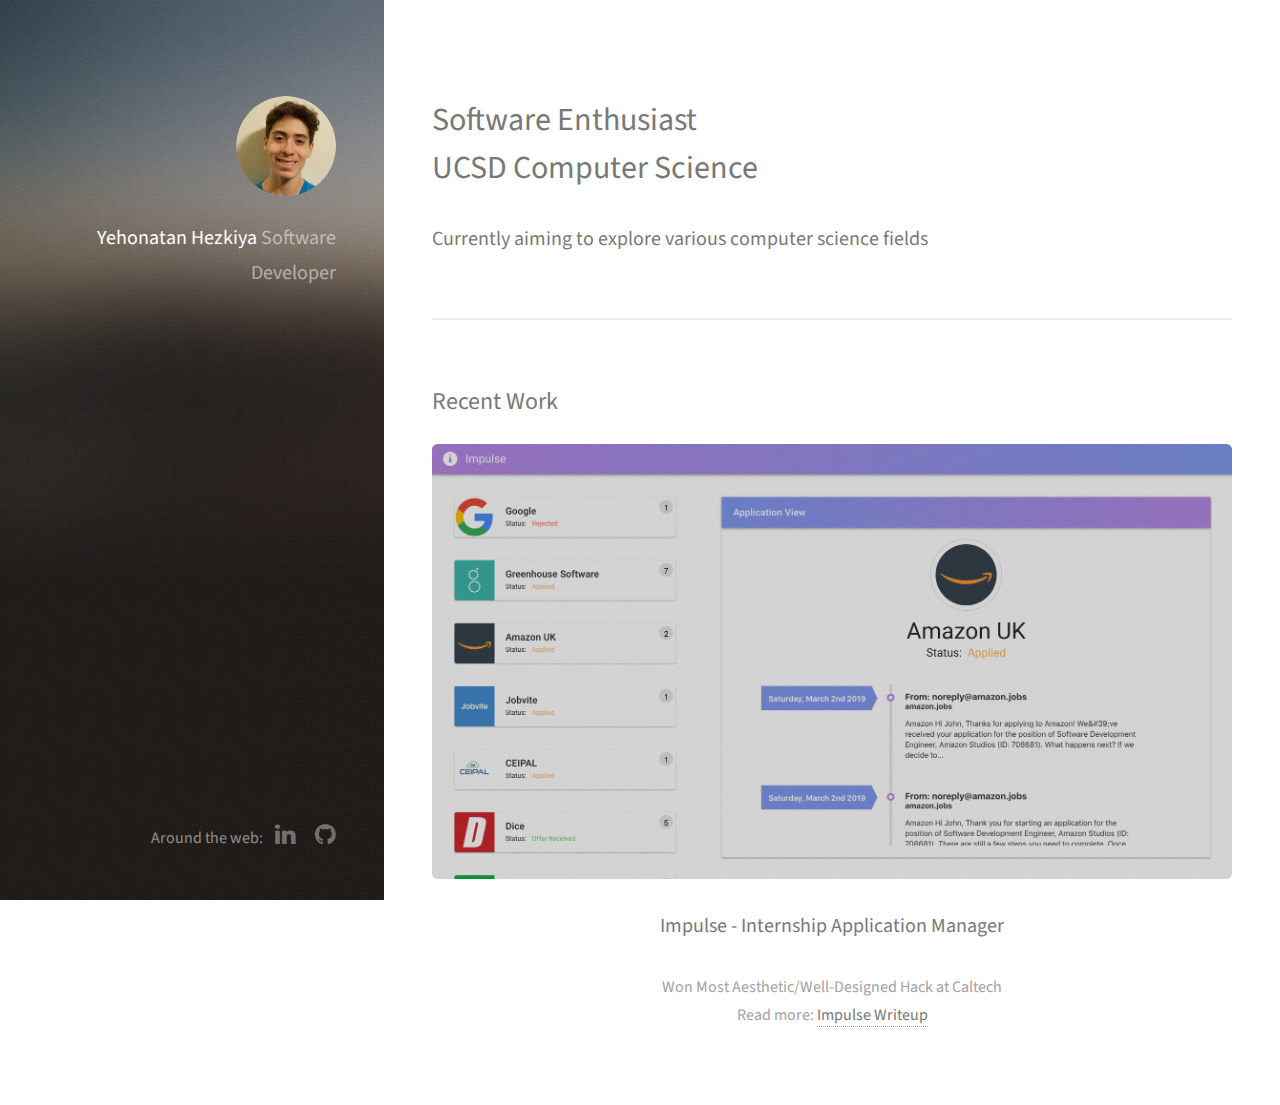
==== commit d459812b: "fixed view bug" ====
--- a/index.html
+++ b/index.html
@@ -32,8 +32,8 @@
 							<h2> Software Enthusiast <br> UCSD Computer Science</h2>
 						</header>
 						<p>
-							<h3> Aiming to explore various computer science fields, <br>
-								with vim in my left hand and coffee in my right </h3>
+							<h3> Currently aiming to explore various computer science fields <br>
+								 </h3>
 						</p>
 						<!-- commented out LEARN MORE BUTTON FOR NOW
 						<ul class="actions">
@@ -47,7 +47,7 @@
 						<div class="row">
 							<!-- IMPULSE HACK -->
 							<article > <!-- class="col-6 col-12-xsmall work-item" -->
-								<a href="images/fulls/01.jpg" class="image fit thumb"><img src="img/portfolio/Impulse.png" alt="" /></a>
+								<p class="image fit"><img src="img/portfolio/Impulse.png" alt="" /></p>
 								<h3> <center> Impulse - Internship Application Manager </center> </h3>
 								<p> <center> Won Most Aesthetic/Well-Designed Hack at Caltech </center>
 								 <center> Read more: <a href="https://devpost.com/software/impulse-kuwe0b"> <strong>Impulse Writeup</strong> <center></a> <br>
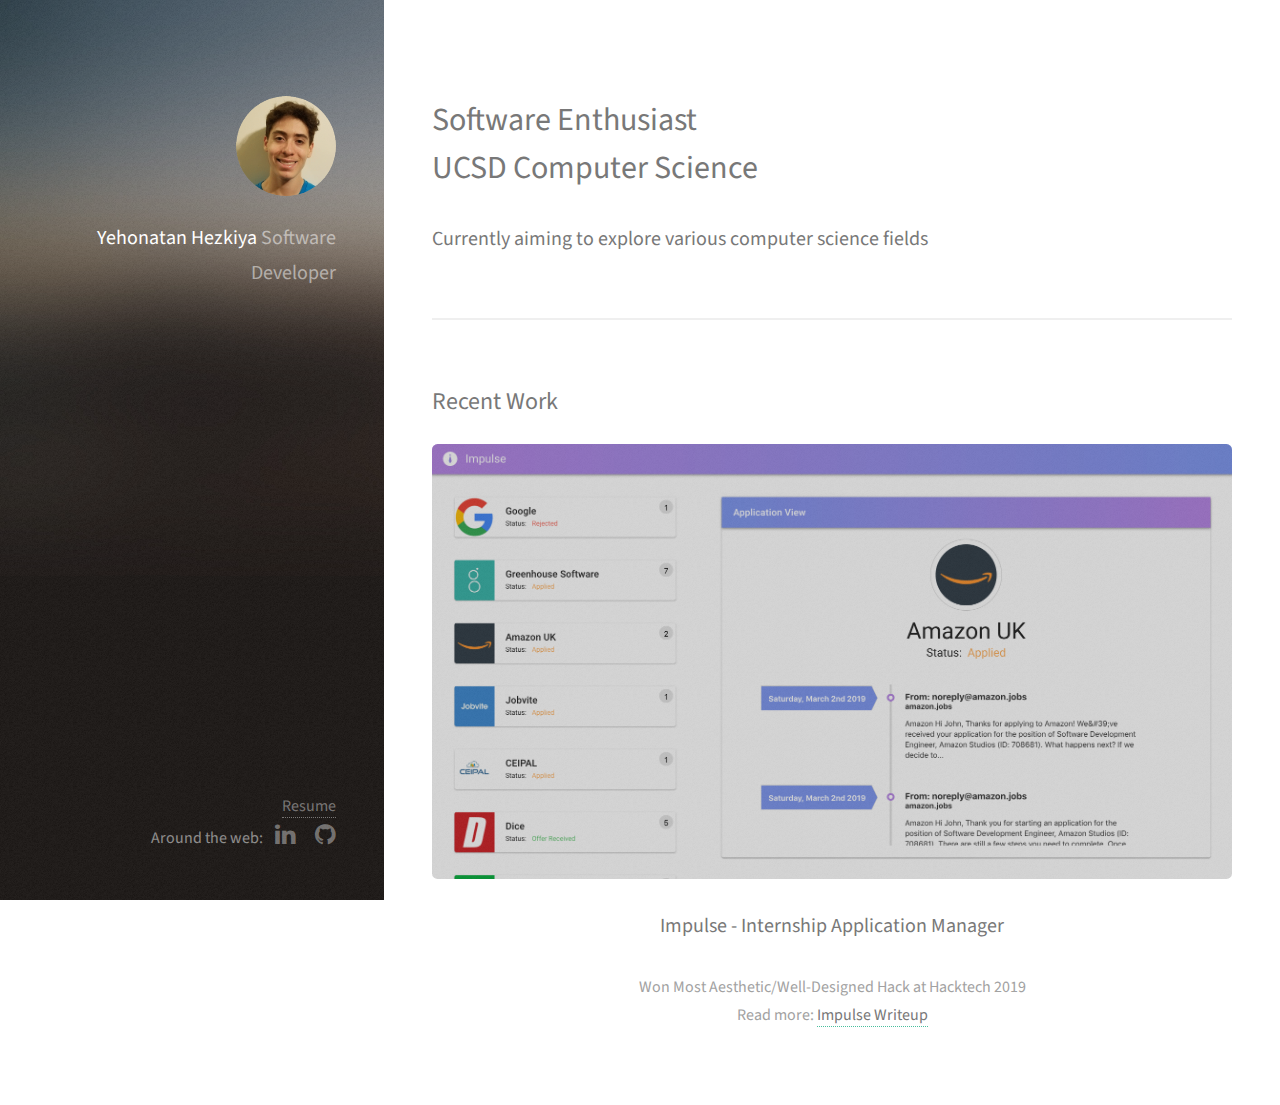
==== commit 387a730f: "added resume on website" ====
--- a/index.html
+++ b/index.html
@@ -18,7 +18,7 @@
 				<div class="inner">
 					<a href="#" class="image avatar"><img src="img/profile.gif" alt="" /></a>
 					<h1><strong>Yehonatan Hezkiya</strong> <br>Software Developer<br>
-					<br />
+					<br> <br>
 					</h1>
 				</div>
 			</header>
@@ -49,7 +49,7 @@
 							<article > <!-- class="col-6 col-12-xsmall work-item" -->
 								<p class="image fit"><img src="img/portfolio/Impulse.png" alt="" /></p>
 								<h3> <center> Impulse - Internship Application Manager </center> </h3>
-								<p> <center> Won Most Aesthetic/Well-Designed Hack at Caltech </center>
+								<p> <center> Won Most Aesthetic/Well-Designed Hack at Hacktech 2019 </center>
 								 <center> Read more: <a href="https://devpost.com/software/impulse-kuwe0b"> <strong>Impulse Writeup</strong> <center></a> <br>
 							</article>
 							<!--
@@ -451,6 +451,7 @@
 			<footer id="footer">
 				<div class="inner">
 					<ul class="icons">
+						<a href="resume.pdf">Resume</a><br>
 						Around the web: &nbsp;&nbsp;
 						<li><a href="https://www.linkedin.com/in/yehonatanhezkiya" class="icon fa-linkedin"><span class="label">LinkedIN</span></a></li>
 						<li><a href="https://github.com/yohanCS" class="icon fa-github"><span class="label">Github</span></a></li>
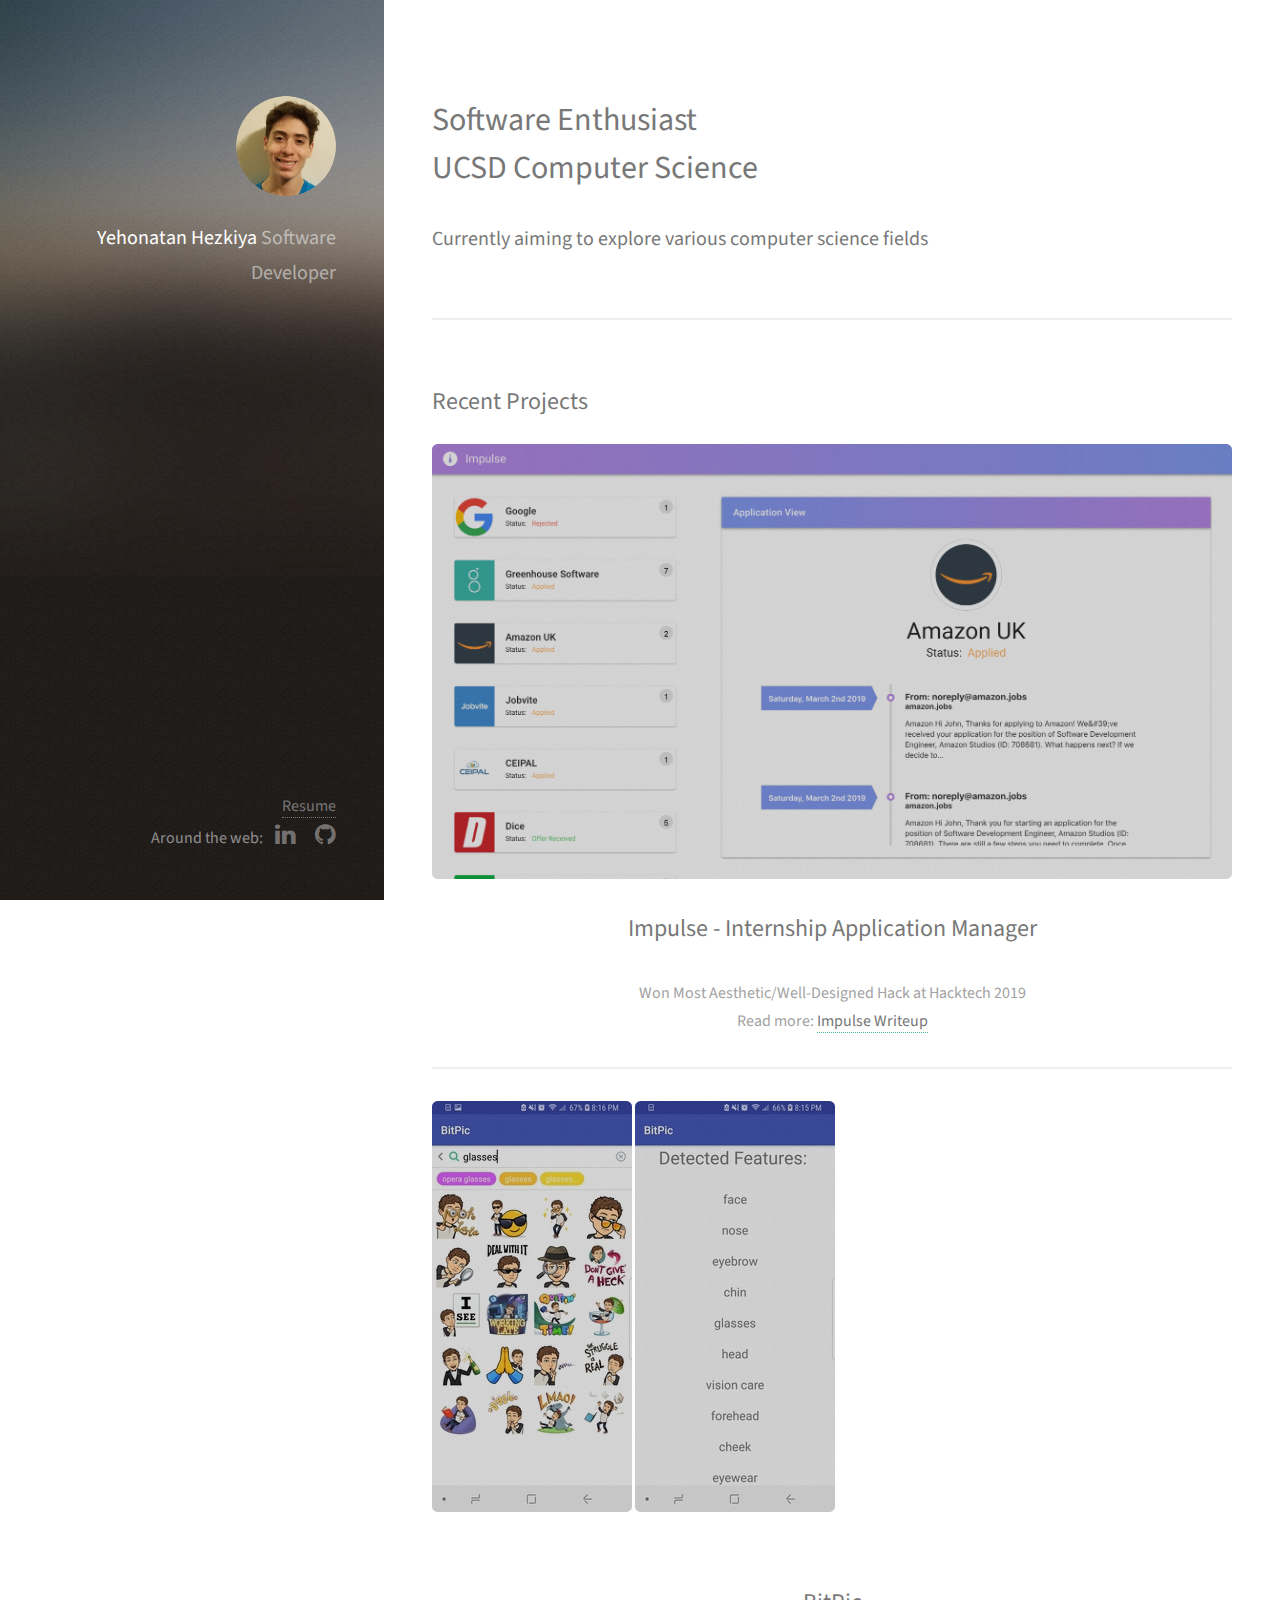
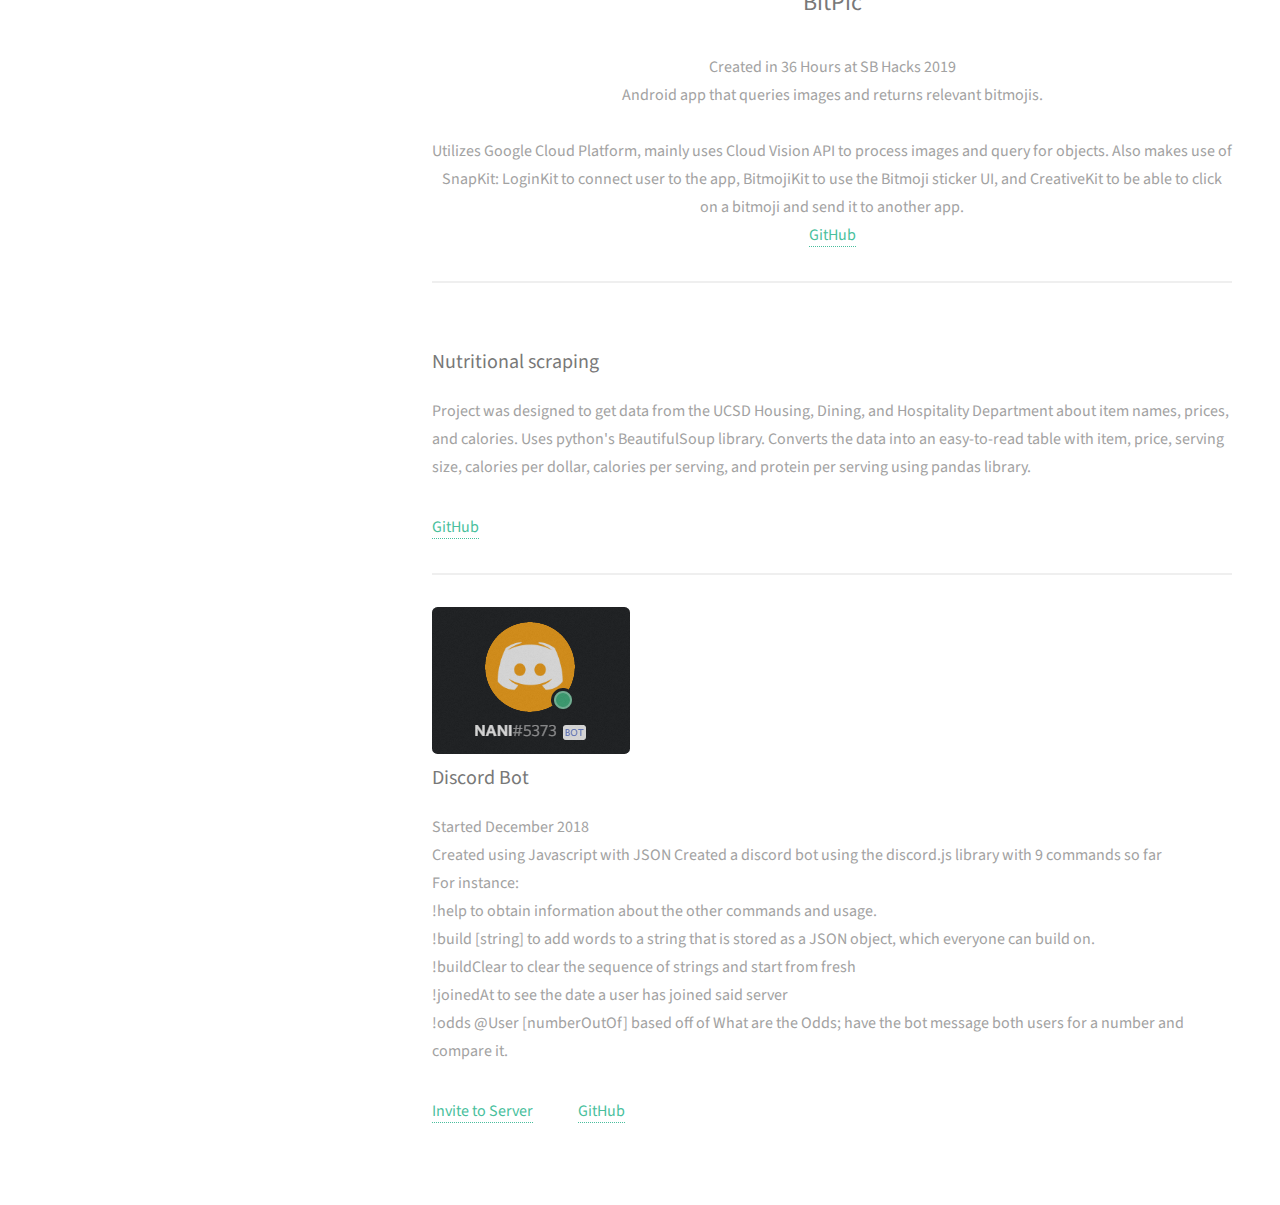
==== commit f96b6418: "added other projects!" ====
--- a/index.html
+++ b/index.html
@@ -43,34 +43,85 @@
 
 				<!-- Two -->
 					<section id="two">
-						<h2>Recent Work</h2>
+						<h2>Recent Projects</h2>
 						<div class="row">
 							<!-- IMPULSE HACK -->
 							<article > <!-- class="col-6 col-12-xsmall work-item" -->
 								<p class="image fit"><img src="img/portfolio/Impulse.png" alt="" /></p>
-								<h3> <center> Impulse - Internship Application Manager </center> </h3>
+								<h2> <center> Impulse - Internship Application Manager </center> </h2>
 								<p> <center> Won Most Aesthetic/Well-Designed Hack at Hacktech 2019 </center>
-								 <center> Read more: <a href="https://devpost.com/software/impulse-kuwe0b"> <strong>Impulse Writeup</strong> <center></a> <br>
+								 <center> Read more: <a href="https://devpost.com/software/impulse-kuwe0b"> <strong>Impulse Writeup</strong> <center></a>
+								 </p>
+									<hr>
 							</article>
-							<!--
-							<!- SNAPCHAT APP ->
+							
+							<!-- SNAPCHAT APP -->
+							<article>
+								<span class="madeup">
+									<p class="image"><img src="img/portfolio/BitmojiQuery.jpg"  alt="" /> </p>
+								</span>
+
+								<span class="madeup">
+									<p class="image"><img src="img/portfolio/VisionObjects.jpg"  alt="" /> </p>
+								</span>
+					
+								<p>
+									<h2> <center>BitPic</center></h2>
+									<p> <center> Created in 36 Hours at SB Hacks 2019 <br>
+										Android app that queries images and returns relevant bitmojis. <br>
+										
+										<br>
+										Utilizes Google Cloud Platform, mainly uses Cloud Vision API
+										to process images and query for objects.
+										Also makes use of SnapKit: LoginKit to connect user to the app,
+										BitmojiKit to use the Bitmoji sticker UI, and CreativeKit
+										to be able to click on a bitmoji and send it to another app. <br>
+
+										<div align="center">
+												<a href=https://github.com/YohanCS/sbhacks_app>GitHub</a>
+											   </div> </center></p>
+								</p>
+								<hr> <!-- creates horizontal break -->
+							</article>
+
+							<!-- DININGHALL WEBSITE TODO-->
 							<article >
-								<a href="images/fulls/02.jpg" class="image fit thumb"><img src="img/portfolio/BitmojiQuery.jpg" alt="" /></a>
-								<h2>BitPic </h2>
-								<p>Android app that queries images and returns relevant bitmojis.</p>
+									<a href="img/portfolio/Dininghall.png" class="image fit thumb"><img src="img/portfolio/Dininghall.png" alt="" /></a>
+									<h3>Nutritional scraping</h3>
+									<p> Project was designed to get data from the UCSD Housing, Dining, and Hospitality Department about item names, prices, and calories. 
+										Uses python's BeautifulSoup library. Converts the data into an easy-to-read table with item, price, serving size, calories per dollar,
+										 calories per serving, and protein per serving using pandas library.
+									 <p>
+
+									<div align="left">
+											 <a href=https://github.com/YohanCS/spisfinalproject>GitHub</a>
+											</div>
+									<hr>
+							</article> 
+
+							<!-- DISCORD BOT -->
+							<article >
+								<a href="images/fulls/03.jpg" class="image"><img src="img/portfolio/botPic.png" alt="" /></a>
+								<h3>Discord Bot</h3>
+								<p>
+										Started December 2018<br>
+										Created using Javascript with JSON
+										Created a discord bot using the discord.js library with 9 commands so far<br>
+										For instance:<br> !help to obtain information about the other commands and usage. <br>
+										!build [string] to add words to a string that is stored as a JSON object, which
+										everyone can build on. <br>
+										!buildClear to clear the sequence of strings and start from fresh  <br>
+										!joinedAt to see the date a user has joined said server <br>
+										!odds @User [numberOutOf] based off of What are the Odds;
+										have the bot message both users for a number and compare it.
+										<div align="left">
+												<a href=https://discordapp.com/oauth2/authorize?&client_id=528876318750801920&scope=bot&permissions=0> Invite to Server</a>
+												 &nbsp; &nbsp; &nbsp; &nbsp; &nbsp; &nbsp; &nbsp; <!--spacing-->
+												 <a href=https://github.com/YohanCS/naniBot>GitHub</a>
+												</div>
+								</p>
 							</article>
-							<!-- DISCORD BOT ->
-							<article >
-								<a href="images/fulls/03.jpg" class="image fit thumb"><img src="img/portfolio/botPic.png" alt="" /></a>
-								<h3>Tortor metus commodo</h3>
-								<p>Lorem ipsum dolor sit amet nisl sed nullam feugiat.</p>
-							</article>
-							<!-- DININGHALL WEBSITE TODO->
-							<article >
-								<a href="images/fulls/04.jpg" class="image fit thumb"><img src="images/thumbs/04.jpg" alt="" /></a>
-								<h3>Quam neque phasellus</h3>
-								<p>Lorem ipsum dolor sit amet nisl sed nullam feugiat.</p>
-							</article> -->
+							
 							<!--
 							<article class="col-6 col-12-xsmall work-item">
 								<a href="images/fulls/05.jpg" class="image fit thumb"><img src="images/thumbs/05.jpg" alt="" /></a>
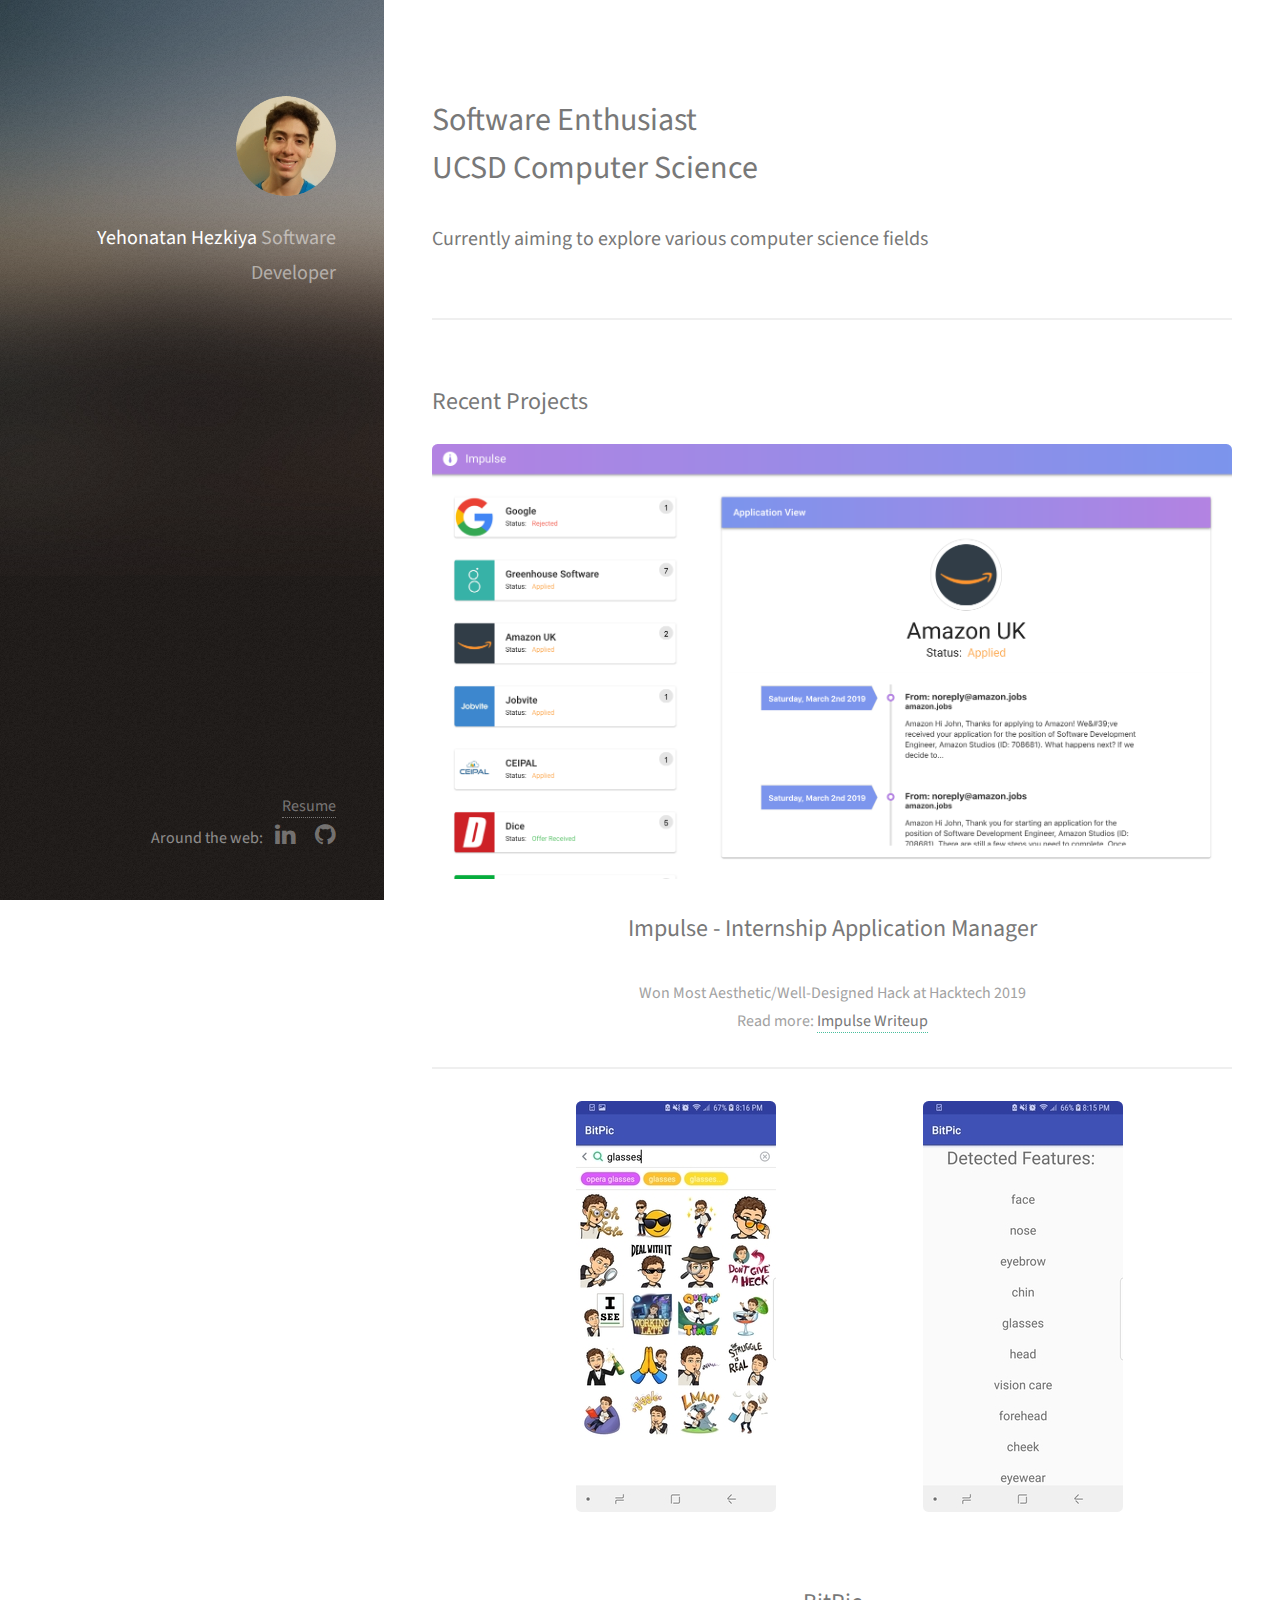
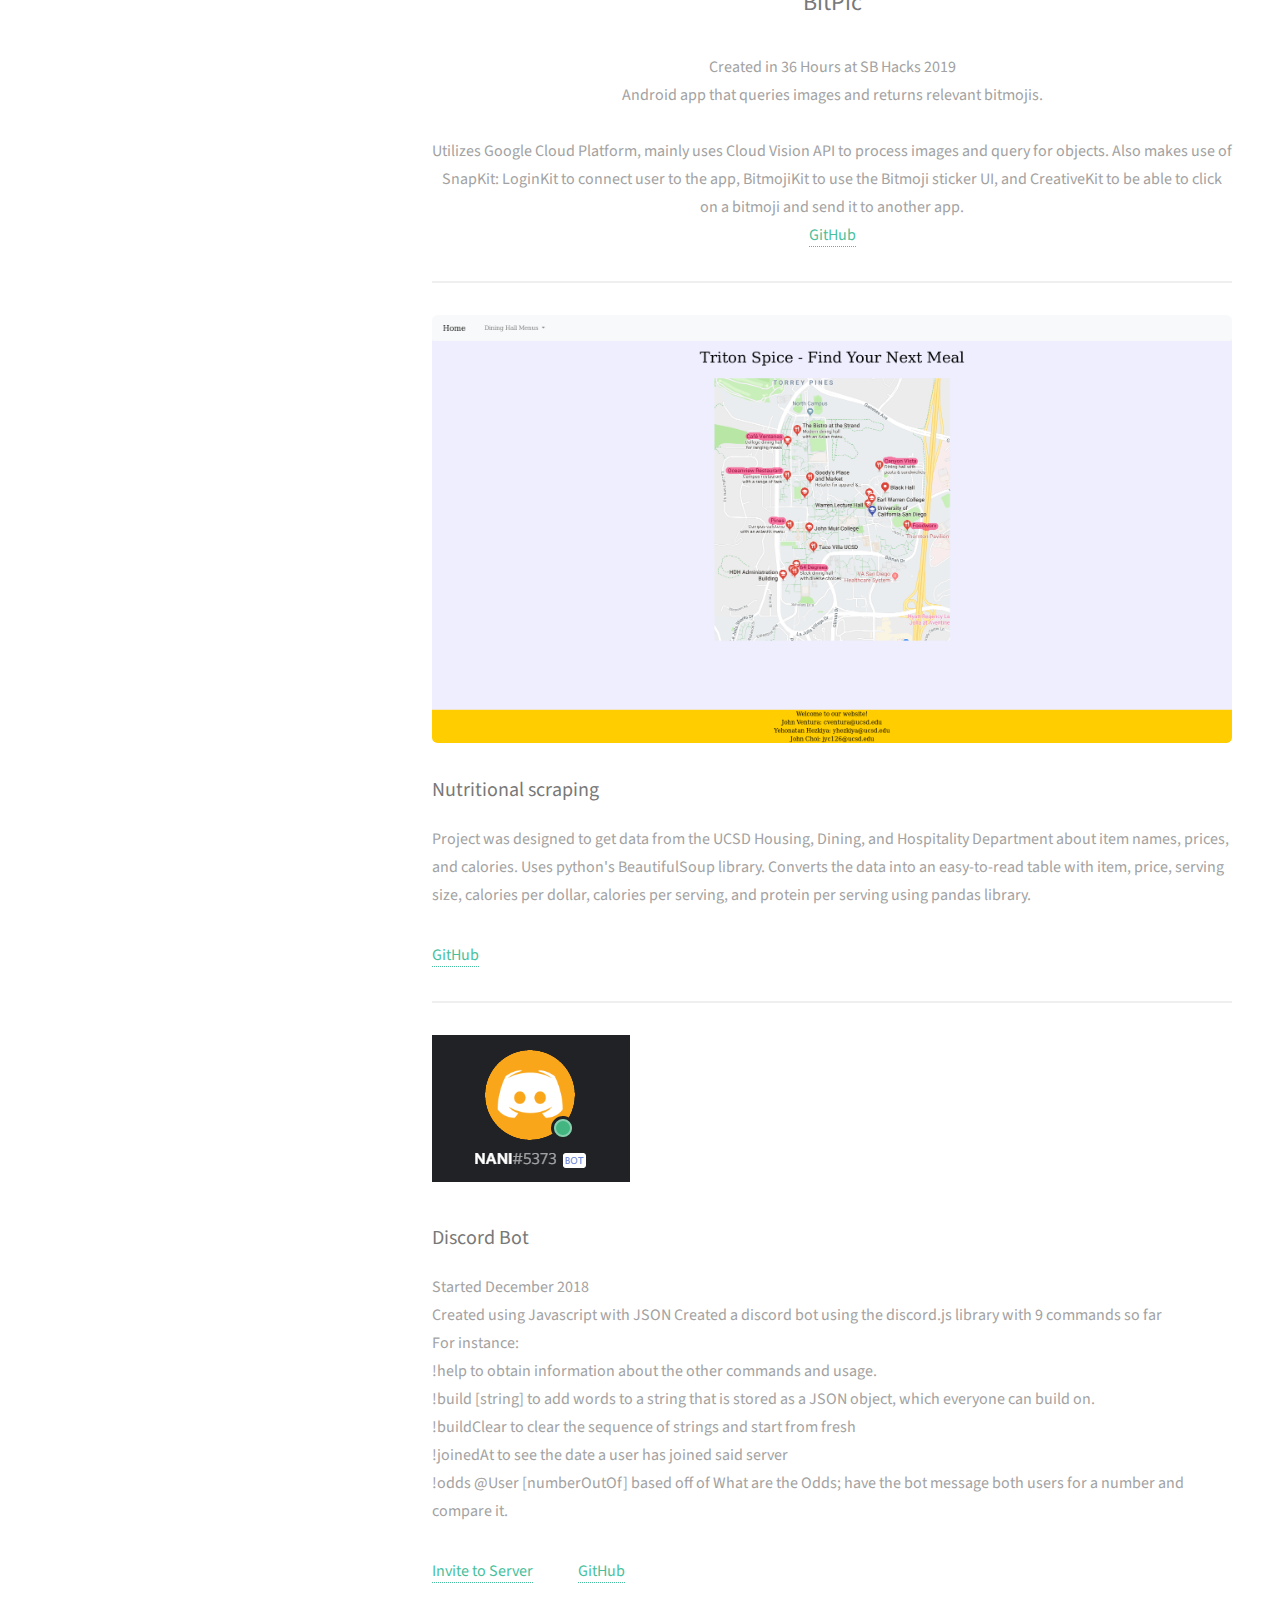
==== commit c2bc7eb1: "took off view functionality, will add back in future" ====
--- a/index.html
+++ b/index.html
@@ -86,7 +86,7 @@
 
 							<!-- DININGHALL WEBSITE TODO-->
 							<article >
-									<a href="img/portfolio/Dininghall.png" class="image fit thumb"><img src="img/portfolio/Dininghall.png" alt="" /></a>
+									<p class="image fit thumb"><img src="img/portfolio/Dininghall.png" alt="" /></p>
 									<h3>Nutritional scraping</h3>
 									<p> Project was designed to get data from the UCSD Housing, Dining, and Hospitality Department about item names, prices, and calories. 
 										Uses python's BeautifulSoup library. Converts the data into an easy-to-read table with item, price, serving size, calories per dollar,
@@ -101,7 +101,7 @@
 
 							<!-- DISCORD BOT -->
 							<article >
-								<a href="images/fulls/03.jpg" class="image"><img src="img/portfolio/botPic.png" alt="" /></a>
+								<p><img src="img/portfolio/botPic.png" alt="" /></p>
 								<h3>Discord Bot</h3>
 								<p>
 										Started December 2018<br>
--- a/assets/css/main.css
+++ b/assets/css/main.css
@@ -2014,6 +2014,11 @@
 			display: none;
 		}
 
+/* Own implementation of a class to get the bitmoji pics side by side, very wonky */
+		.madeup {
+			margin-left: 9em;
+		}
+
 /* Image */
 
 	.image {
@@ -2022,7 +2027,7 @@
 		display: inline-block;
 		position: relative;
 	}
-
+		/* causes images to be darker because of opacity change of 0.5
 		.image:before {
 			-moz-transition: opacity 0.2s ease-in-out;
 			-webkit-transition: opacity 0.2s ease-in-out;
@@ -2038,7 +2043,7 @@
 			position: absolute;
 			top: 0;
 			width: 100%;
-		}
+		} */
 
 		.image.thumb {
 			text-align: center;
@@ -3185,4 +3190,4 @@
 				padding-left: 0;
 			}
 
-	}+	}
